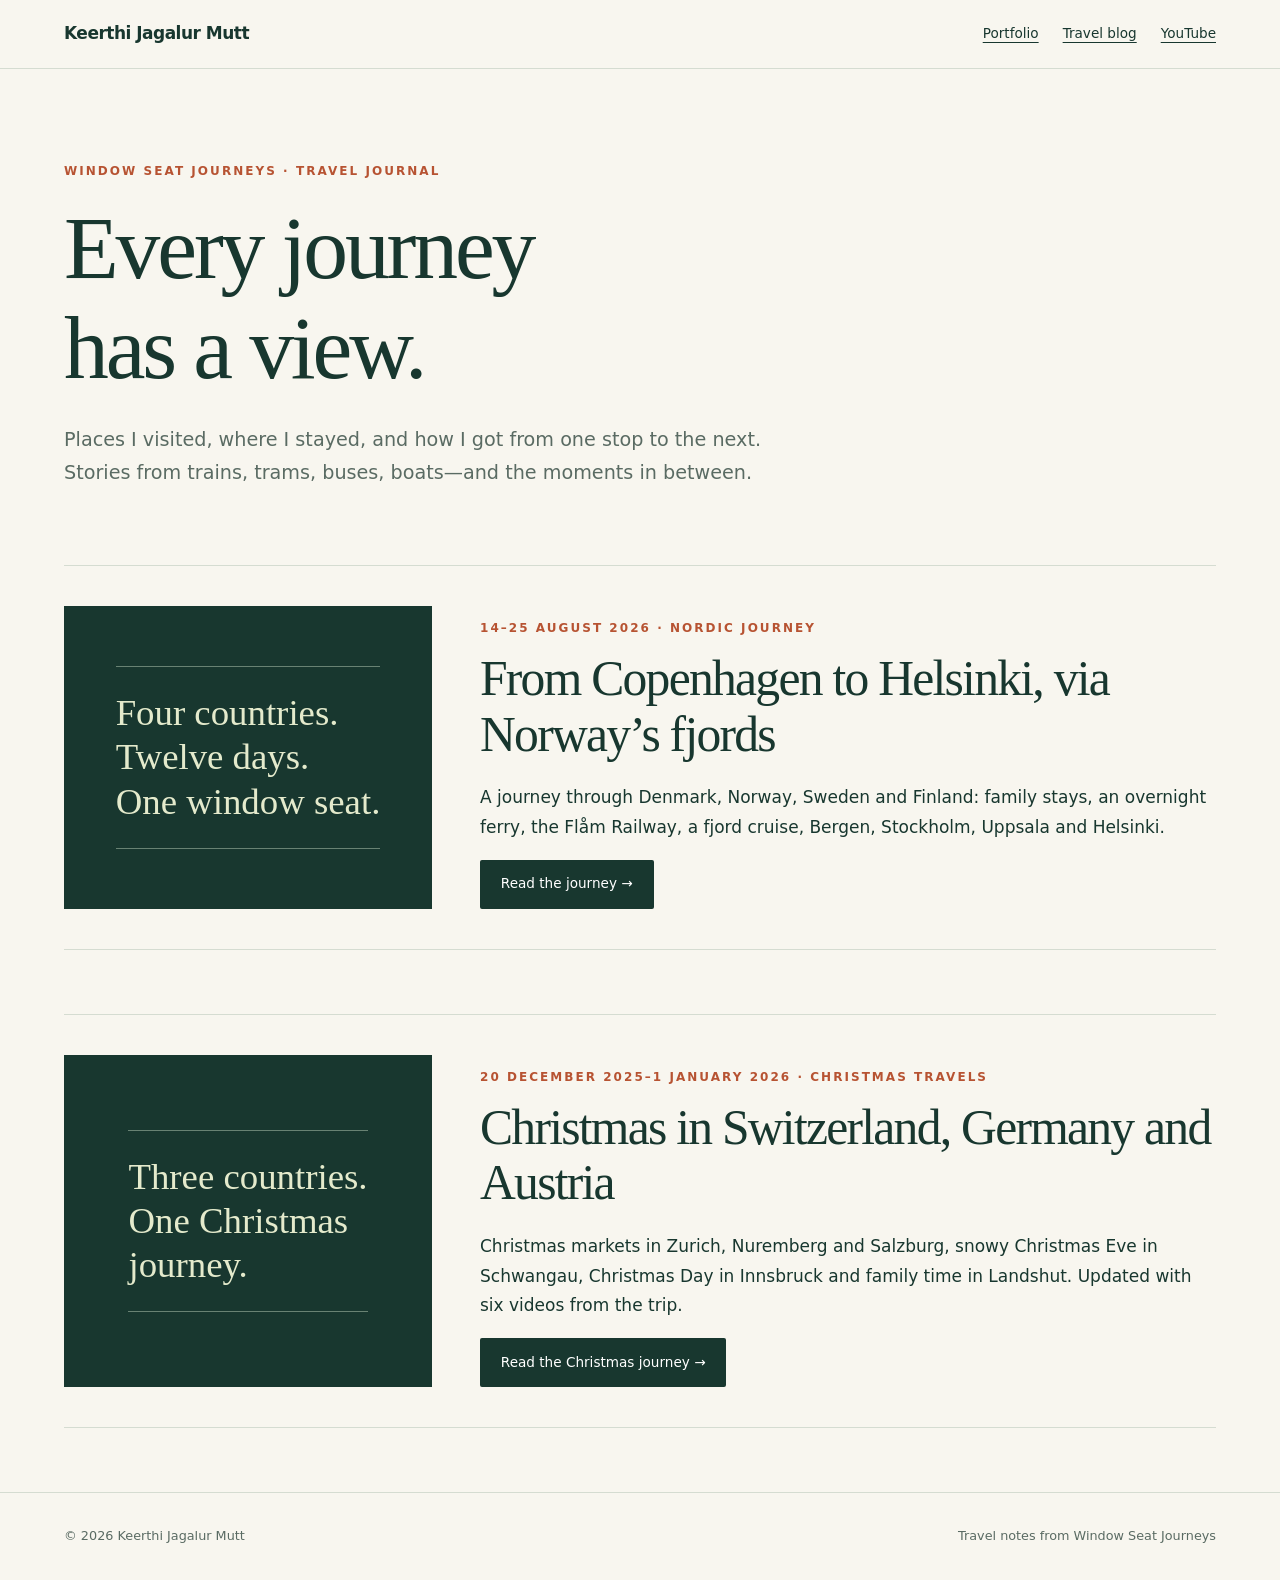
==== travel/index.html @ 6839e948 "Update index.html" ====
<!doctype html>
<html lang="en"><head><meta charset="utf-8"><meta name="viewport" content="width=device-width,initial-scale=1"><title>Travel Blog | Keerthi Jagalur Mutt</title><meta name="description" content="Travel stories and route notes by Keerthi Jagalur Mutt. Nordic cities, scenic railways, fjord cruises and everyday views from the window seat."><link rel="canonical" href="https://kjmutt.github.io/travel/"><link rel="stylesheet" href="travel.css"></head><body>
<a class="skip" href="#main">Skip to content</a><header class="topbar"><a class="brand" href="../">Keerthi Jagalur Mutt</a><nav aria-label="Main"><a href="../">Portfolio</a><a href="./" aria-current="page">Travel blog</a><a href="https://www.youtube.com/channel/UCWUjBHUkA0Wba_wI3iTuoMA">YouTube</a></nav></header>
<main id="main" class="wrap"><section class="hero"><p class="eyebrow">Window Seat Journeys · Travel journal</p><h1>Every journey<br>has a view.</h1><p class="lead">Places I visited, where I stayed, and how I got from one stop to the next. Stories from trains, trams, buses, boats—and the moments in between.</p></section>
<article class="post-card"><div class="post-art" aria-hidden="true"><span>Four countries.<br>Twelve days.<br>One window seat.</span></div><div><p class="eyebrow">14–25 August 2026 · Nordic journey</p><h2><a href="nordic-journey-august-2026.html">From Copenhagen to Helsinki, via Norway’s fjords</a></h2><p>A journey through Denmark, Norway, Sweden and Finland: family stays, an overnight ferry, the Flåm Railway, a fjord cruise, Bergen, Stockholm, Uppsala and Helsinki.</p><a class="button" href="nordic-journey-august-2026.html">Read the journey →</a></div></article><article class="post-card"><div class="post-art" aria-hidden="true"><span>Three countries.<br>One Christmas<br>journey.</span></div><div><p class="eyebrow">20 December 2025–1 January 2026 · Christmas travels</p><h2><a href="christmas-switzerland-germany-austria-2025.html">Christmas in Switzerland, Germany and Austria</a></h2><p>Christmas markets in Zurich, Nuremberg and Salzburg, snowy Christmas Eve in Schwangau, Christmas Day in Innsbruck and family time in Landshut. Updated with six videos from the trip.</p><a class="button" href="christmas-switzerland-germany-austria-2025.html">Read the Christmas journey →</a></div></article></main>
<footer class="footer"><div class="wrap"><span>© 2026 Keerthi Jagalur Mutt</span><span>Travel notes from Window Seat Journeys</span></div></footer></body></html>
---- travel/travel.css ----
:root{--paper:#f8f6ef;--ink:#18372f;--muted:#5a6b63;--line:#d5dcd1;--accent:#b75332;--white:#fffef9}*{box-sizing:border-box}html{scroll-behavior:smooth;scroll-padding-top:6rem}body{margin:0;background:var(--paper);color:var(--ink);font:17px/1.75 system-ui,-apple-system,BlinkMacSystemFont,"Segoe UI",sans-serif}a{color:inherit;text-underline-offset:4px}a:hover{color:var(--accent)}a:focus-visible{outline:3px solid var(--accent);outline-offset:5px}.skip{position:absolute;top:-5rem;left:1rem;background:white;padding:1rem;z-index:5}.skip:focus{top:1rem}.topbar{display:flex;justify-content:space-between;align-items:center;gap:1rem;padding:1.2rem max(5vw,calc((100vw - 1180px)/2));border-bottom:1px solid var(--line)}.brand{text-decoration:none;font-weight:750;letter-spacing:-.03em}.topbar nav{display:flex;gap:1.5rem;font-size:.85rem}.wrap{width:min(1180px,90%);margin:auto}.hero{padding:5rem 0 3.5rem;position:relative}.eyebrow,.number{font-size:.75rem;text-transform:uppercase;font-weight:750;letter-spacing:.17em;color:var(--accent)}h1,h2,h3{font-family:Georgia,"Times New Roman",serif;line-height:1.12;letter-spacing:-.035em;font-weight:400}h1{font-size:clamp(3rem,7vw,6rem);max-width:950px;margin:1rem 0 1.5rem}h2{font-size:clamp(2rem,4vw,3.1rem);margin:.6rem 0 1.3rem}h3{font-size:1.65rem;margin:1.5rem 0 .6rem}.lead{font-size:1.2rem;max-width:740px;color:var(--muted)}.meta{font-size:.82rem;color:var(--muted);margin-top:2rem}.stats{display:grid;grid-template-columns:repeat(4,1fr);border-top:1px solid var(--line);border-bottom:1px solid var(--line);margin-top:2.5rem}.stats div{padding:1.25rem 1rem 1.25rem 0}.stats strong{display:block;font:1.7rem Georgia,serif}.stats span{font-size:.75rem;color:var(--muted)}.route{padding:2rem;border:1px solid var(--line);background:#edf1e8;margin:0 0 3.5rem}.route ol{list-style:none;display:flex;flex-wrap:wrap;gap:.7rem 1rem;padding:0;margin:.8rem 0 0}.route li{font-weight:650;font-size:.9rem}.route li:not(:last-child)::after{content:' →';color:var(--accent);padding-left:1rem}.route p{font-size:.8rem;color:var(--muted);margin-bottom:0}.article-grid{display:grid;grid-template-columns:210px minmax(0,1fr);gap:4rem;align-items:start}.toc{position:sticky;top:2rem;font-size:.84rem;border-top:2px solid var(--ink);padding-top:1rem}.toc ol{padding:0;list-style:none}.toc li{margin:.65rem 0}.toc a{text-decoration:none}.prose{max-width:850px}.prose p{max-width:740px}.chapter{padding:0 0 3.5rem;margin-bottom:2.5rem;border-bottom:1px solid var(--line)}.chapter ul{padding-left:1.3rem}.stay{padding:1rem 1.4rem;border-left:3px solid var(--accent);background:var(--white);font-size:.92rem;margin:1.5rem 0}.stay strong{display:block}.table-scroll{overflow-x:auto;max-width:100%;border:1px solid var(--line);margin:1.5rem 0}table{border-collapse:collapse;width:100%;min-width:590px;text-align:left;font-size:.87rem}th,td{padding:.9rem 1rem;border-bottom:1px solid var(--line);vertical-align:top}th{background:#e8ede3;font-weight:700}tr:last-child td{border-bottom:0}.note{font-size:.82rem;color:var(--muted)}.video-grid{display:grid;grid-template-columns:repeat(3,1fr);gap:1rem;margin:2rem 0}.video-card{border:1px solid var(--line);background:var(--white);padding:1.3rem;text-decoration:none;display:flex;flex-direction:column;gap:.5rem}.video-card span{color:var(--accent);font-size:.75rem;font-weight:700}.video-card strong{font:1.4rem/1.25 Georgia,serif}.video-card small{color:var(--muted)}.button{display:inline-block;background:var(--ink);color:white;padding:.8rem 1.3rem;text-decoration:none;font-size:.85rem;border-radius:2px}.button:hover{background:var(--accent);color:white}.post-card{display:grid;grid-template-columns:1fr 2fr;gap:3rem;border-top:1px solid var(--line);border-bottom:1px solid var(--line);padding:2.5rem 0;margin-bottom:4rem}.post-card h2 a{text-decoration:none}.post-art{min-height:260px;background:var(--ink);color:#e4eacc;display:flex;align-items:center;justify-content:center;padding:2rem;font:2.3rem/1.2 Georgia,serif}.post-art span{border-top:1px solid #688273;border-bottom:1px solid #688273;padding:1.5rem 0}.footer{border-top:1px solid var(--line);margin-top:3rem;padding:2rem 0;font-size:.8rem;color:var(--muted)}.footer .wrap{display:flex;justify-content:space-between;gap:1rem;flex-wrap:wrap}.sources{font-size:.85rem}.sources li{margin:.6rem 0}@media(max-width:800px){.hero{padding:3rem 0}.article-grid{grid-template-columns:1fr;gap:1.5rem}.toc{position:static}.toc ol{display:flex;flex-wrap:wrap;gap:.5rem 1rem}.toc li{margin:0}.video-grid{grid-template-columns:1fr}.post-card{grid-template-columns:1fr;gap:1rem}.post-art{min-height:180px}.topbar{align-items:flex-start}.topbar nav{gap:.8rem}.stats{grid-template-columns:repeat(2,1fr)}.route{padding:1.3rem}}@media(prefers-reduced-motion:reduce){html{scroll-behavior:auto}}
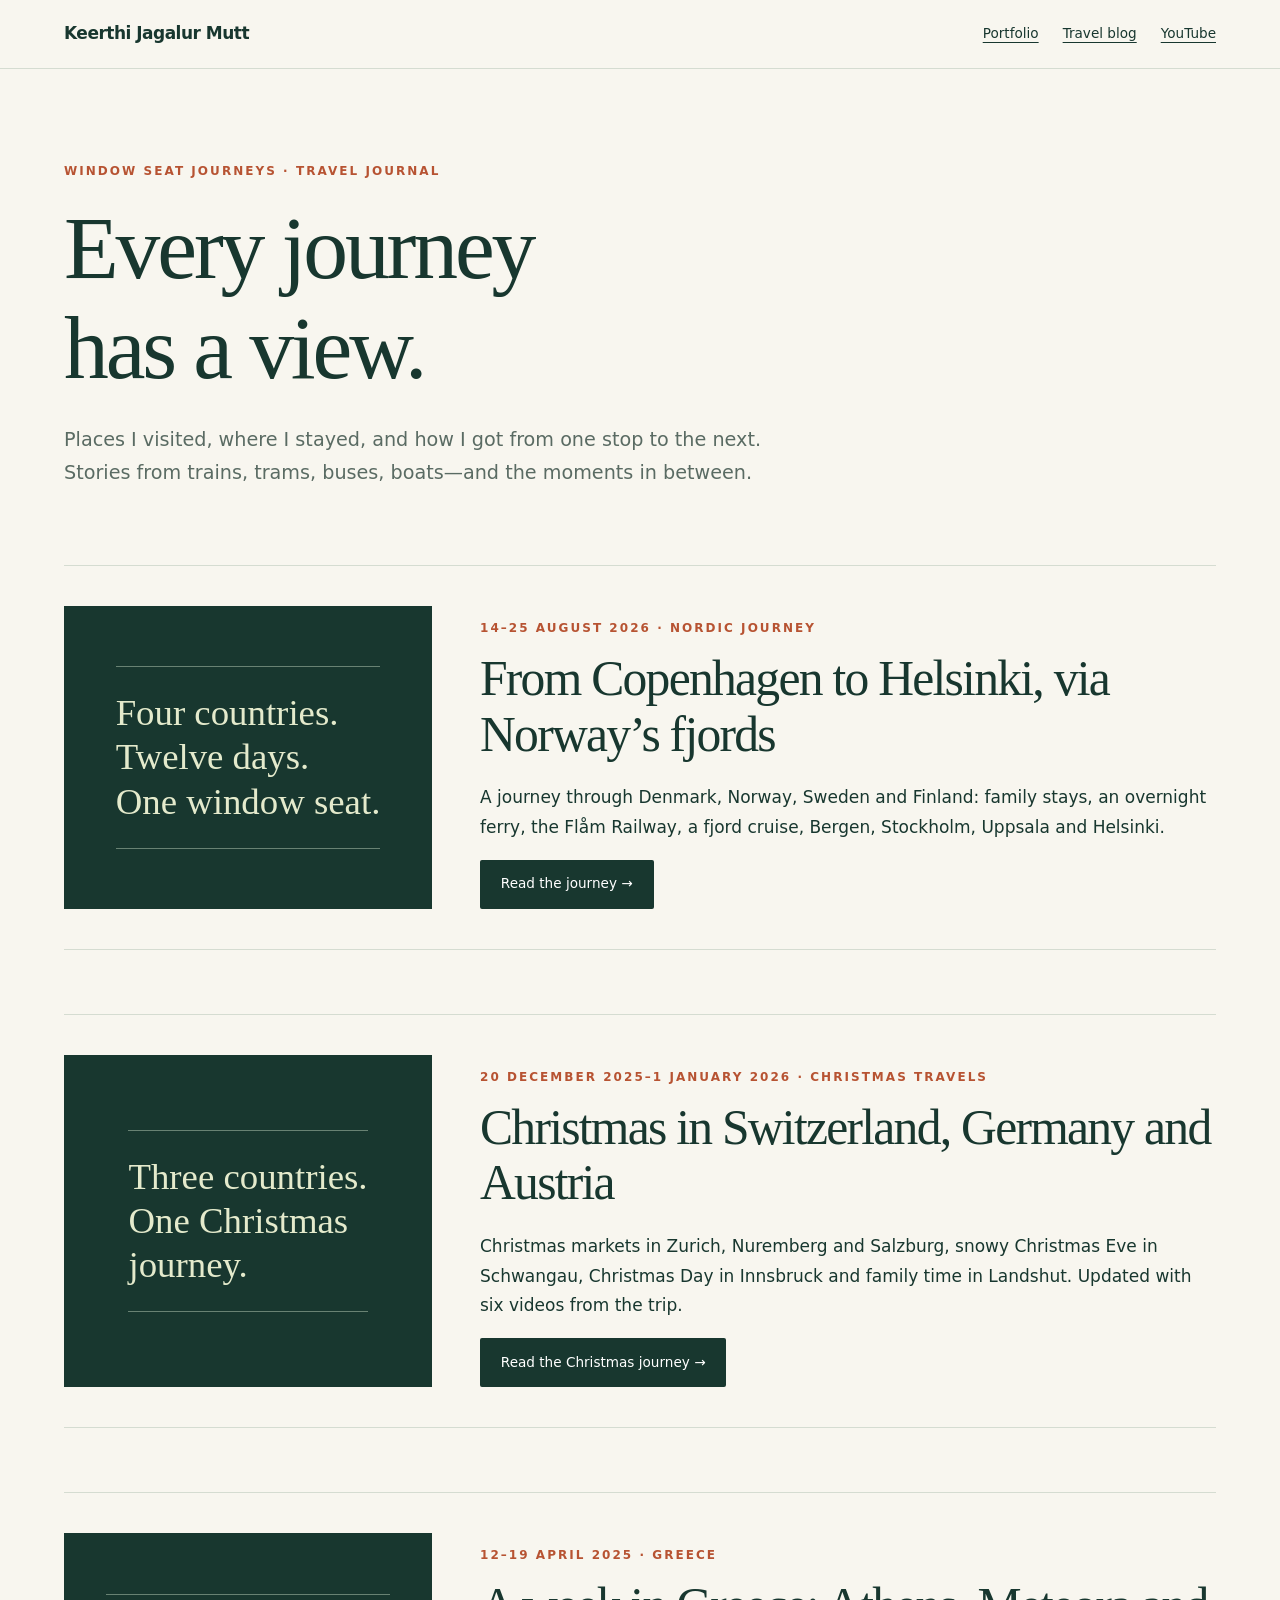
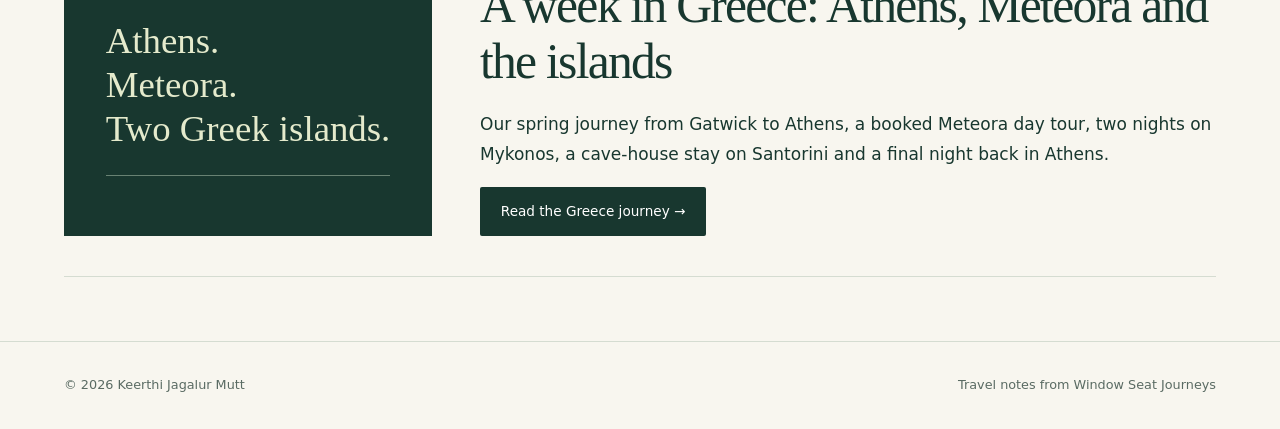
==== commit 0b4d43b0: "Link approved Greece travel story from travel home Add the April 2025 Greece journey beside the exis" ====
--- a/travel/index.html
+++ b/travel/index.html
@@ -2,6 +2,7 @@
 <html lang="en"><head><meta charset="utf-8"><meta name="viewport" content="width=device-width,initial-scale=1"><title>Travel Blog | Keerthi Jagalur Mutt</title><meta name="description" content="Travel stories and route notes by Keerthi Jagalur Mutt. Nordic cities, scenic railways, fjord cruises and everyday views from the window seat."><link rel="canonical" href="https://kjmutt.github.io/travel/"><link rel="stylesheet" href="travel.css"></head><body>
 <a class="skip" href="#main">Skip to content</a><header class="topbar"><a class="brand" href="../">Keerthi Jagalur Mutt</a><nav aria-label="Main"><a href="../">Portfolio</a><a href="./" aria-current="page">Travel blog</a><a href="https://www.youtube.com/channel/UCWUjBHUkA0Wba_wI3iTuoMA">YouTube</a></nav></header>
 <main id="main" class="wrap"><section class="hero"><p class="eyebrow">Window Seat Journeys · Travel journal</p><h1>Every journey<br>has a view.</h1><p class="lead">Places I visited, where I stayed, and how I got from one stop to the next. Stories from trains, trams, buses, boats—and the moments in between.</p></section>
-<article class="post-card"><div class="post-art" aria-hidden="true"><span>Four countries.<br>Twelve days.<br>One window seat.</span></div><div><p class="eyebrow">14–25 August 2026 · Nordic journey</p><h2><a href="nordic-journey-august-2026.html">From Copenhagen to Helsinki, via Norway’s fjords</a></h2><p>A journey through Denmark, Norway, Sweden and Finland: family stays, an overnight ferry, the Flåm Railway, a fjord cruise, Bergen, Stockholm, Uppsala and Helsinki.</p><a class="button" href="nordic-journey-august-2026.html">Read the journey →</a></div></article><article class="post-card"><div class="post-art" aria-hidden="true"><span>Three countries.<br>One Christmas<br>journey.</span></div><div><p class="eyebrow">20 December 2025–1 January 2026 · Christmas travels</p><h2><a href="christmas-switzerland-germany-austria-2025.html">Christmas in Switzerland, Germany and Austria</a></h2><p>Christmas markets in Zurich, Nuremberg and Salzburg, snowy Christmas Eve in Schwangau, Christmas Day in Innsbruck and family time in Landshut. Updated with six videos from the trip.</p><a class="button" href="christmas-switzerland-germany-austria-2025.html">Read the Christmas journey →</a></div></article></main>
+<article class="post-card"><div class="post-art" aria-hidden="true"><span>Four countries.<br>Twelve days.<br>One window seat.</span></div><div><p class="eyebrow">14–25 August 2026 · Nordic journey</p><h2><a href="nordic-journey-august-2026.html">From Copenhagen to Helsinki, via Norway’s fjords</a></h2><p>A journey through Denmark, Norway, Sweden and Finland: family stays, an overnight ferry, the Flåm Railway, a fjord cruise, Bergen, Stockholm, Uppsala and Helsinki.</p><a class="button" href="nordic-journey-august-2026.html">Read the journey →</a></div></article><article class="post-card"><div class="post-art" aria-hidden="true"><span>Three countries.<br>One Christmas<br>journey.</span></div><div><p class="eyebrow">20 December 2025–1 January 2026 · Christmas travels</p><h2><a href="christmas-switzerland-germany-austria-2025.html">Christmas in Switzerland, Germany and Austria</a></h2><p>Christmas markets in Zurich, Nuremberg and Salzburg, snowy Christmas Eve in Schwangau, Christmas Day in Innsbruck and family time in Landshut. Updated with six videos from the trip.</p><a class="button" href="christmas-switzerland-germany-austria-2025.html">Read the Christmas journey →</a></div></article><article class="post-card"><div class="post-art" aria-hidden="true"><span>Athens.<br>Meteora.<br>Two Greek islands.</span></div><div><p class="eyebrow">12–19 April 2025 · Greece</p><h2><a href="greece-athens-meteora-islands-2025.html">A week in Greece: Athens, Meteora and the islands</a></h2><p>Our spring journey from Gatwick to Athens, a booked Meteora day tour, two nights on Mykonos, a cave-house stay on Santorini and a final night back in Athens.</p><a class="button" href="greece-athens-meteora-islands-2025.html">Read the Greece journey →</a></div></article></main>
 <footer class="footer"><div class="wrap"><span>© 2026 Keerthi Jagalur Mutt</span><span>Travel notes from Window Seat Journeys</span></div></footer></body></html>
 
+
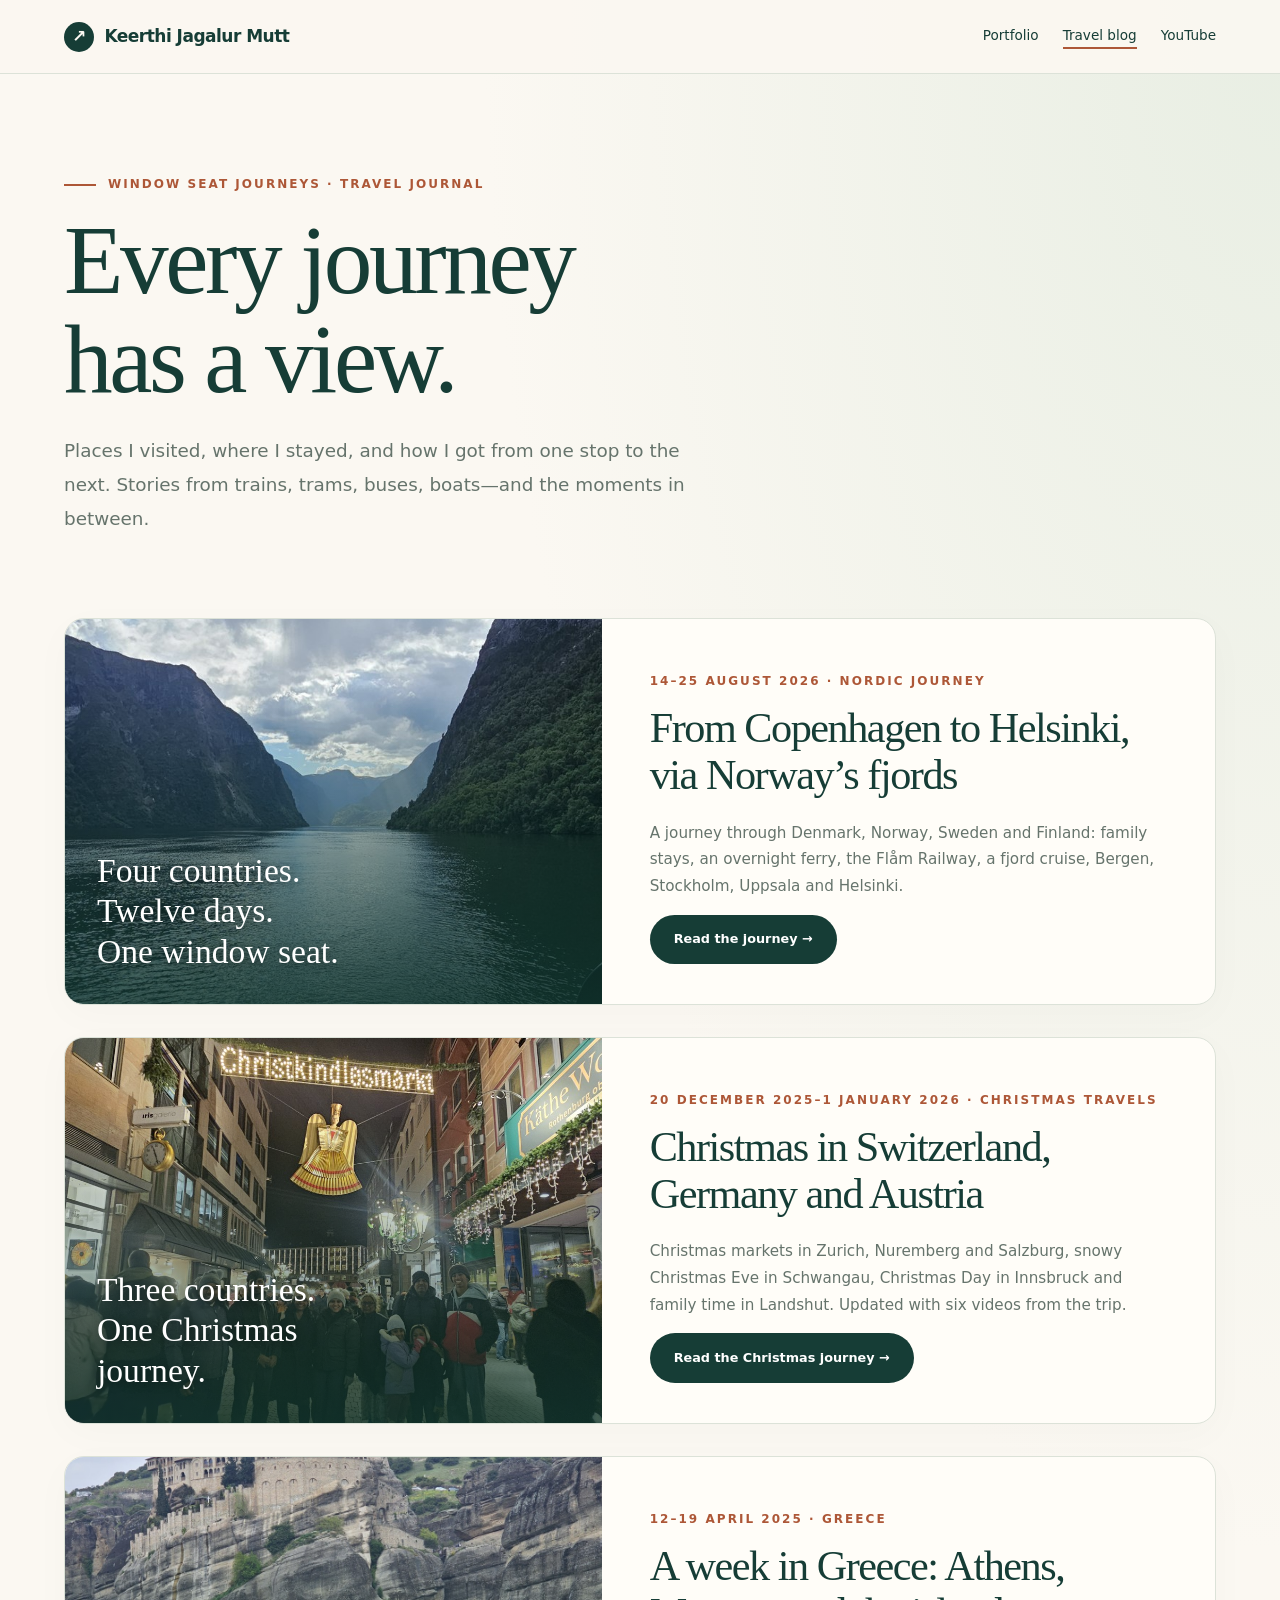
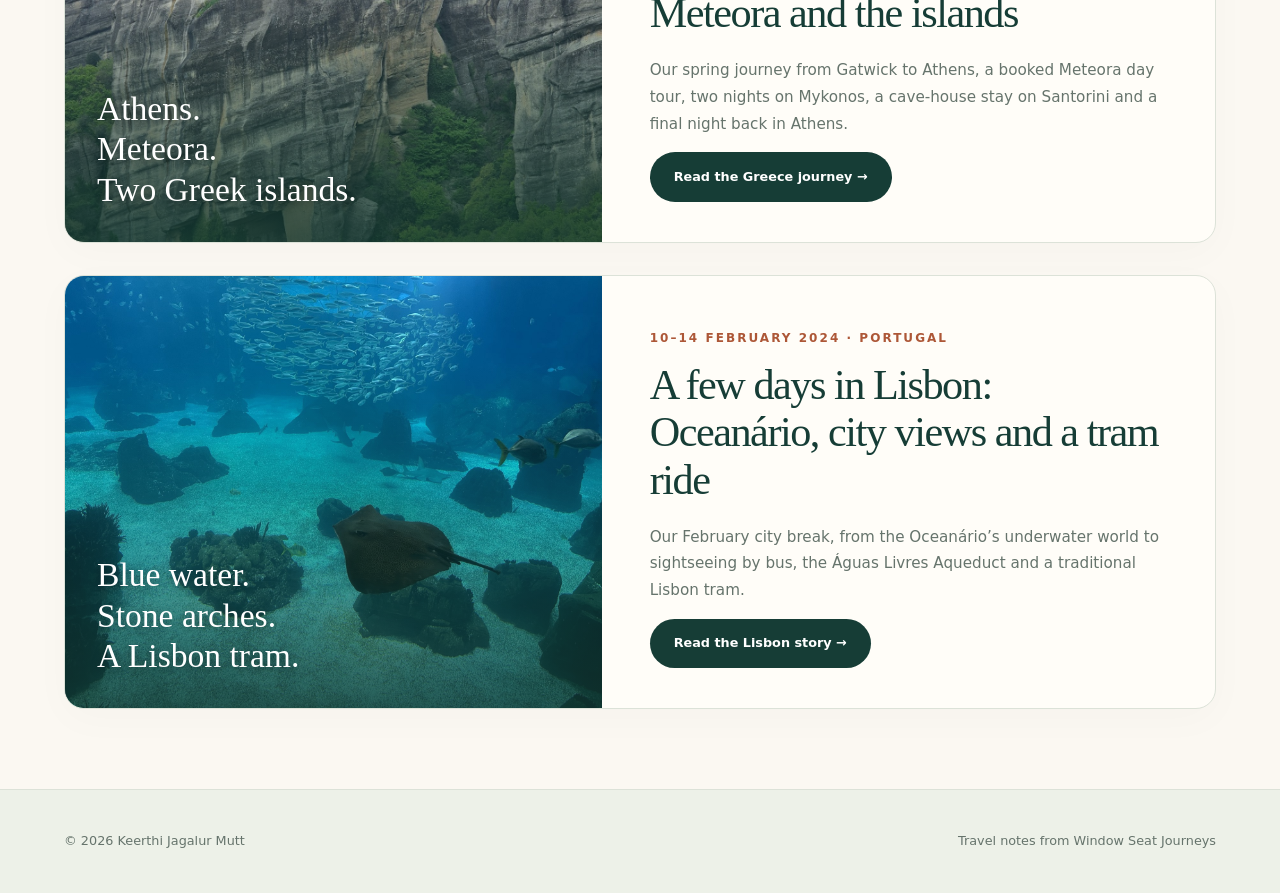
==== commit 85e1db5c: "Add Lisbon February 2024 travel story and scenery photos Add the 10–14 February Lisbon story with Oc" ====
--- a/travel/index.html
+++ b/travel/index.html
@@ -2,7 +2,8 @@
 <html lang="en"><head><meta charset="utf-8"><meta name="viewport" content="width=device-width,initial-scale=1"><title>Travel Blog | Keerthi Jagalur Mutt</title><meta name="description" content="Travel stories and route notes by Keerthi Jagalur Mutt. Nordic cities, scenic railways, fjord cruises and everyday views from the window seat."><link rel="canonical" href="https://kjmutt.github.io/travel/"><link rel="stylesheet" href="travel.css"></head><body>
 <a class="skip" href="#main">Skip to content</a><header class="topbar"><a class="brand" href="../">Keerthi Jagalur Mutt</a><nav aria-label="Main"><a href="../">Portfolio</a><a href="./" aria-current="page">Travel blog</a><a href="https://www.youtube.com/channel/UCWUjBHUkA0Wba_wI3iTuoMA">YouTube</a></nav></header>
 <main id="main" class="wrap"><section class="hero"><p class="eyebrow">Window Seat Journeys · Travel journal</p><h1>Every journey<br>has a view.</h1><p class="lead">Places I visited, where I stayed, and how I got from one stop to the next. Stories from trains, trams, buses, boats—and the moments in between.</p></section>
-<article class="post-card"><div class="post-art" aria-hidden="true"><span>Four countries.<br>Twelve days.<br>One window seat.</span></div><div><p class="eyebrow">14–25 August 2026 · Nordic journey</p><h2><a href="nordic-journey-august-2026.html">From Copenhagen to Helsinki, via Norway’s fjords</a></h2><p>A journey through Denmark, Norway, Sweden and Finland: family stays, an overnight ferry, the Flåm Railway, a fjord cruise, Bergen, Stockholm, Uppsala and Helsinki.</p><a class="button" href="nordic-journey-august-2026.html">Read the journey →</a></div></article><article class="post-card"><div class="post-art" aria-hidden="true"><span>Three countries.<br>One Christmas<br>journey.</span></div><div><p class="eyebrow">20 December 2025–1 January 2026 · Christmas travels</p><h2><a href="christmas-switzerland-germany-austria-2025.html">Christmas in Switzerland, Germany and Austria</a></h2><p>Christmas markets in Zurich, Nuremberg and Salzburg, snowy Christmas Eve in Schwangau, Christmas Day in Innsbruck and family time in Landshut. Updated with six videos from the trip.</p><a class="button" href="christmas-switzerland-germany-austria-2025.html">Read the Christmas journey →</a></div></article><article class="post-card"><div class="post-art" aria-hidden="true"><span>Athens.<br>Meteora.<br>Two Greek islands.</span></div><div><p class="eyebrow">12–19 April 2025 · Greece</p><h2><a href="greece-athens-meteora-islands-2025.html">A week in Greece: Athens, Meteora and the islands</a></h2><p>Our spring journey from Gatwick to Athens, a booked Meteora day tour, two nights on Mykonos, a cave-house stay on Santorini and a final night back in Athens.</p><a class="button" href="greece-athens-meteora-islands-2025.html">Read the Greece journey →</a></div></article></main>
+<article class="post-card"><div class="post-art" aria-hidden="true"><span>Four countries.<br>Twelve days.<br>One window seat.</span></div><div><p class="eyebrow">14–25 August 2026 · Nordic journey</p><h2><a href="nordic-journey-august-2026.html">From Copenhagen to Helsinki, via Norway’s fjords</a></h2><p>A journey through Denmark, Norway, Sweden and Finland: family stays, an overnight ferry, the Flåm Railway, a fjord cruise, Bergen, Stockholm, Uppsala and Helsinki.</p><a class="button" href="nordic-journey-august-2026.html">Read the journey →</a></div></article><article class="post-card"><div class="post-art" aria-hidden="true"><span>Three countries.<br>One Christmas<br>journey.</span></div><div><p class="eyebrow">20 December 2025–1 January 2026 · Christmas travels</p><h2><a href="christmas-switzerland-germany-austria-2025.html">Christmas in Switzerland, Germany and Austria</a></h2><p>Christmas markets in Zurich, Nuremberg and Salzburg, snowy Christmas Eve in Schwangau, Christmas Day in Innsbruck and family time in Landshut. Updated with six videos from the trip.</p><a class="button" href="christmas-switzerland-germany-austria-2025.html">Read the Christmas journey →</a></div></article><article class="post-card"><div class="post-art" aria-hidden="true"><span>Athens.<br>Meteora.<br>Two Greek islands.</span></div><div><p class="eyebrow">12–19 April 2025 · Greece</p><h2><a href="greece-athens-meteora-islands-2025.html">A week in Greece: Athens, Meteora and the islands</a></h2><p>Our spring journey from Gatwick to Athens, a booked Meteora day tour, two nights on Mykonos, a cave-house stay on Santorini and a final night back in Athens.</p><a class="button" href="greece-athens-meteora-islands-2025.html">Read the Greece journey →</a></div></article><article class="post-card"><div class="post-art" aria-hidden="true" style="background-image:url('lisbon-oceanario-2024.jpg')"><span>Blue water.<br>Stone arches.<br>A Lisbon tram.</span></div><div><p class="eyebrow">10–14 February 2024 · Portugal</p><h2><a href="lisbon-february-2024.html">A few days in Lisbon: Oceanário, city views and a tram ride</a></h2><p>Our February city break, from the Oceanário’s underwater world to sightseeing by bus, the Águas Livres Aqueduct and a traditional Lisbon tram.</p><a class="button" href="lisbon-february-2024.html">Read the Lisbon story →</a></div></article></main>
 <footer class="footer"><div class="wrap"><span>© 2026 Keerthi Jagalur Mutt</span><span>Travel notes from Window Seat Journeys</span></div></footer></body></html>
 
 
+
--- a/travel/travel.css
+++ b/travel/travel.css
@@ -1 +1,4 @@
 :root{--paper:#f8f6ef;--ink:#18372f;--muted:#5a6b63;--line:#d5dcd1;--accent:#b75332;--white:#fffef9}*{box-sizing:border-box}html{scroll-behavior:smooth;scroll-padding-top:6rem}body{margin:0;background:var(--paper);color:var(--ink);font:17px/1.75 system-ui,-apple-system,BlinkMacSystemFont,"Segoe UI",sans-serif}a{color:inherit;text-underline-offset:4px}a:hover{color:var(--accent)}a:focus-visible{outline:3px solid var(--accent);outline-offset:5px}.skip{position:absolute;top:-5rem;left:1rem;background:white;padding:1rem;z-index:5}.skip:focus{top:1rem}.topbar{display:flex;justify-content:space-between;align-items:center;gap:1rem;padding:1.2rem max(5vw,calc((100vw - 1180px)/2));border-bottom:1px solid var(--line)}.brand{text-decoration:none;font-weight:750;letter-spacing:-.03em}.topbar nav{display:flex;gap:1.5rem;font-size:.85rem}.wrap{width:min(1180px,90%);margin:auto}.hero{padding:5rem 0 3.5rem;position:relative}.eyebrow,.number{font-size:.75rem;text-transform:uppercase;font-weight:750;letter-spacing:.17em;color:var(--accent)}h1,h2,h3{font-family:Georgia,"Times New Roman",serif;line-height:1.12;letter-spacing:-.035em;font-weight:400}h1{font-size:clamp(3rem,7vw,6rem);max-width:950px;margin:1rem 0 1.5rem}h2{font-size:clamp(2rem,4vw,3.1rem);margin:.6rem 0 1.3rem}h3{font-size:1.65rem;margin:1.5rem 0 .6rem}.lead{font-size:1.2rem;max-width:740px;color:var(--muted)}.meta{font-size:.82rem;color:var(--muted);margin-top:2rem}.stats{display:grid;grid-template-columns:repeat(4,1fr);border-top:1px solid var(--line);border-bottom:1px solid var(--line);margin-top:2.5rem}.stats div{padding:1.25rem 1rem 1.25rem 0}.stats strong{display:block;font:1.7rem Georgia,serif}.stats span{font-size:.75rem;color:var(--muted)}.route{padding:2rem;border:1px solid var(--line);background:#edf1e8;margin:0 0 3.5rem}.route ol{list-style:none;display:flex;flex-wrap:wrap;gap:.7rem 1rem;padding:0;margin:.8rem 0 0}.route li{font-weight:650;font-size:.9rem}.route li:not(:last-child)::after{content:' →';color:var(--accent);padding-left:1rem}.route p{font-size:.8rem;color:var(--muted);margin-bottom:0}.article-grid{display:grid;grid-template-columns:210px minmax(0,1fr);gap:4rem;align-items:start}.toc{position:sticky;top:2rem;font-size:.84rem;border-top:2px solid var(--ink);padding-top:1rem}.toc ol{padding:0;list-style:none}.toc li{margin:.65rem 0}.toc a{text-decoration:none}.prose{max-width:850px}.prose p{max-width:740px}.chapter{padding:0 0 3.5rem;margin-bottom:2.5rem;border-bottom:1px solid var(--line)}.chapter ul{padding-left:1.3rem}.stay{padding:1rem 1.4rem;border-left:3px solid var(--accent);background:var(--white);font-size:.92rem;margin:1.5rem 0}.stay strong{display:block}.table-scroll{overflow-x:auto;max-width:100%;border:1px solid var(--line);margin:1.5rem 0}table{border-collapse:collapse;width:100%;min-width:590px;text-align:left;font-size:.87rem}th,td{padding:.9rem 1rem;border-bottom:1px solid var(--line);vertical-align:top}th{background:#e8ede3;font-weight:700}tr:last-child td{border-bottom:0}.note{font-size:.82rem;color:var(--muted)}.video-grid{display:grid;grid-template-columns:repeat(3,1fr);gap:1rem;margin:2rem 0}.video-card{border:1px solid var(--line);background:var(--white);padding:1.3rem;text-decoration:none;display:flex;flex-direction:column;gap:.5rem}.video-card span{color:var(--accent);font-size:.75rem;font-weight:700}.video-card strong{font:1.4rem/1.25 Georgia,serif}.video-card small{color:var(--muted)}.button{display:inline-block;background:var(--ink);color:white;padding:.8rem 1.3rem;text-decoration:none;font-size:.85rem;border-radius:2px}.button:hover{background:var(--accent);color:white}.post-card{display:grid;grid-template-columns:1fr 2fr;gap:3rem;border-top:1px solid var(--line);border-bottom:1px solid var(--line);padding:2.5rem 0;margin-bottom:4rem}.post-card h2 a{text-decoration:none}.post-art{min-height:260px;background:var(--ink);color:#e4eacc;display:flex;align-items:center;justify-content:center;padding:2rem;font:2.3rem/1.2 Georgia,serif}.post-art span{border-top:1px solid #688273;border-bottom:1px solid #688273;padding:1.5rem 0}.footer{border-top:1px solid var(--line);margin-top:3rem;padding:2rem 0;font-size:.8rem;color:var(--muted)}.footer .wrap{display:flex;justify-content:space-between;gap:1rem;flex-wrap:wrap}.sources{font-size:.85rem}.sources li{margin:.6rem 0}@media(max-width:800px){.hero{padding:3rem 0}.article-grid{grid-template-columns:1fr;gap:1.5rem}.toc{position:static}.toc ol{display:flex;flex-wrap:wrap;gap:.5rem 1rem}.toc li{margin:0}.video-grid{grid-template-columns:1fr}.post-card{grid-template-columns:1fr;gap:1rem}.post-art{min-height:180px}.topbar{align-items:flex-start}.topbar nav{gap:.8rem}.stats{grid-template-columns:repeat(2,1fr)}.route{padding:1.3rem}}@media(prefers-reduced-motion:reduce){html{scroll-behavior:auto}}
+
+/* Travel journal refresh */
+:root{--paper:#fbf8f2;--ink:#163d36;--muted:#66746c;--line:#dce2d8;--accent:#ad5737;--white:#fffdf8}body{background:radial-gradient(ellipse at top right,#e8eee3 0,transparent 44%),var(--paper)}.topbar{background:#fbf8f2ed;position:relative;padding-top:1.35rem;padding-bottom:1.35rem}.brand:before{content:'↗';display:inline-grid;place-items:center;width:30px;height:30px;background:var(--ink);color:var(--paper);border-radius:50%;margin-right:.65rem;font-size:17px}.topbar nav a{text-decoration:none}.topbar nav a[aria-current]{border-bottom:2px solid var(--accent)}.hero{padding:5.5rem 0 4rem}.hero h1{font-size:clamp(3.5rem,7.6vw,6.6rem);line-height:1.02}.hero .eyebrow:before{content:'';display:inline-block;width:32px;height:2px;background:var(--accent);vertical-align:middle;margin-right:12px}.lead{font-size:1.15rem;line-height:1.85;max-width:650px}.stats{background:#fffdf89c;border-radius:14px;border:1px solid var(--line);overflow:hidden}.stats div{padding:1.5rem;border-right:1px solid var(--line)}.stats div:last-child{border:0}.stats strong{font-size:1.9rem;margin-bottom:.35rem}.route{border-radius:14px;padding:1.7rem 2rem;background:#eaf0e6}.route li{font-size:.82rem}.article-grid{gap:4.5rem}.toc{border-top:1px solid var(--line);padding-top:1.5rem}.toc a{display:block;padding:.2rem 0;color:var(--muted)}.toc a:hover{color:var(--accent)}.chapter{padding-bottom:2.8rem;margin-bottom:3rem}.chapter h2{max-width:730px}.prose{font-size:17px;line-height:1.9}.prose p{margin:1.3rem 0}.stay{border-radius:0 12px 12px 0;padding:1.4rem 1.6rem;box-shadow:0 6px 22px #163d3605}.trip-photo{margin:2.5rem 0!important}.trip-photo img{border-radius:14px;box-shadow:0 15px 40px #163d3612}.trip-photo figcaption{font-size:.76rem!important;letter-spacing:.02em}.post-card{grid-template-columns:1.05fr 1.2fr;border:1px solid var(--line);border-radius:20px;overflow:hidden;background:var(--white);padding:0;gap:0;margin-bottom:2rem;box-shadow:0 10px 40px #163d3606}.post-card>div:last-child{padding:2.5rem 3rem}.post-card h2{font-size:clamp(1.9rem,3.3vw,2.8rem)}.post-card p:not(.eyebrow){color:var(--muted);font-size:.95rem}.post-art{position:relative;min-height:360px;background-size:cover;background-position:center}.post-art:after{content:'';position:absolute;inset:0;background:linear-gradient(0deg,#12372fc9,transparent 80%)}.post-art span{position:relative;z-index:1;border:0;align-self:flex-end;width:100%;font-size:2.1rem;color:white;padding:0;text-shadow:0 2px 10px #0006}.post-card:nth-of-type(1) .post-art{background-image:url('norway-fjord-2026.jpg')}.post-card:nth-of-type(2) .post-art{background-image:url('nuremberg-market-2025.jpg')}.post-card:nth-of-type(3) .post-art{background-image:url('greece-meteora-2025.jpg')}.button{border-radius:999px;padding:.85rem 1.5rem;font-weight:600;font-size:.8rem;transition:background .2s,transform .2s}.button:hover{transform:translateY(-2px)}.video-card{border-radius:14px;transition:transform .2s,box-shadow .2s}.video-card:hover{transform:translateY(-3px);box-shadow:0 10px 24px #163d3610}#videos ul{list-style:none;padding:0;display:grid;grid-template-columns:1fr 1fr;gap:.75rem}#videos li a{display:flex;align-items:center;min-height:90px;padding:1.2rem 1.4rem;background:var(--white);border:1px solid var(--line);border-radius:12px;text-decoration:none;font:1.1rem/1.4 Georgia,serif}#videos li a:before{content:'▶';color:var(--accent);font-size:.75rem;margin-right:1rem}#videos li a:hover{border-color:var(--accent);background:#f3eee3}.table-scroll{border-radius:12px}td{background:#fffdf880}.footer{margin-top:5rem;padding:2.5rem 0;background:#edf1e8}.footer a{text-decoration:none}@media(max-width:800px){.hero{padding:3rem 0}.post-card{grid-template-columns:1fr}.post-card>div:last-child{padding:1.7rem}.post-art{min-height:290px}.article-grid{gap:2rem}.toc ol{gap:.4rem 1.1rem}.toc a{font-size:.8rem}.stats div{padding:1.1rem}.topbar{flex-wrap:wrap}.topbar nav{font-size:.75rem}.trip-photo img{border-radius:10px}}@media(max-width:480px){#videos ul{grid-template-columns:1fr}.post-art{min-height:245px}.hero h1{font-size:3.5rem}.route{padding:1.3rem}.stats strong{font-size:1.6rem}}@media(prefers-reduced-motion:reduce){.button,.video-card{transition:none}.button:hover,.video-card:hover{transform:none}}
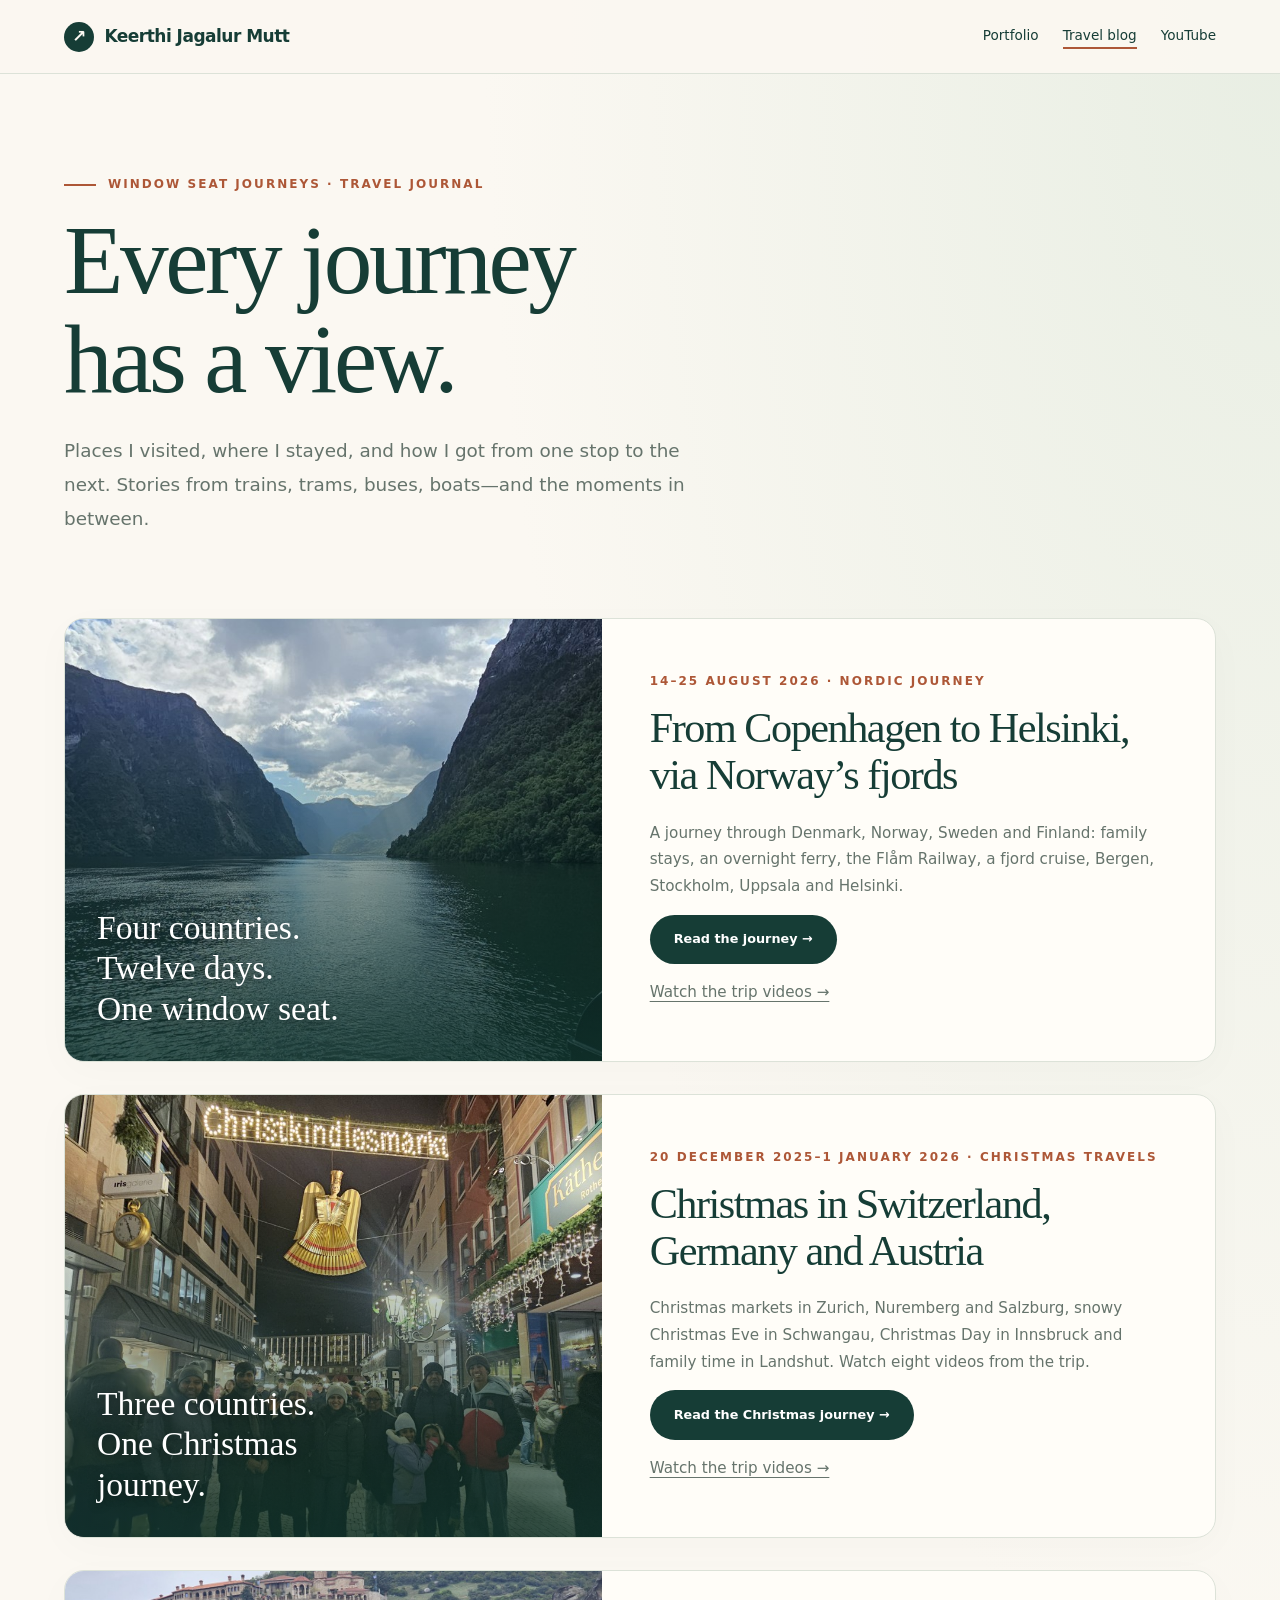
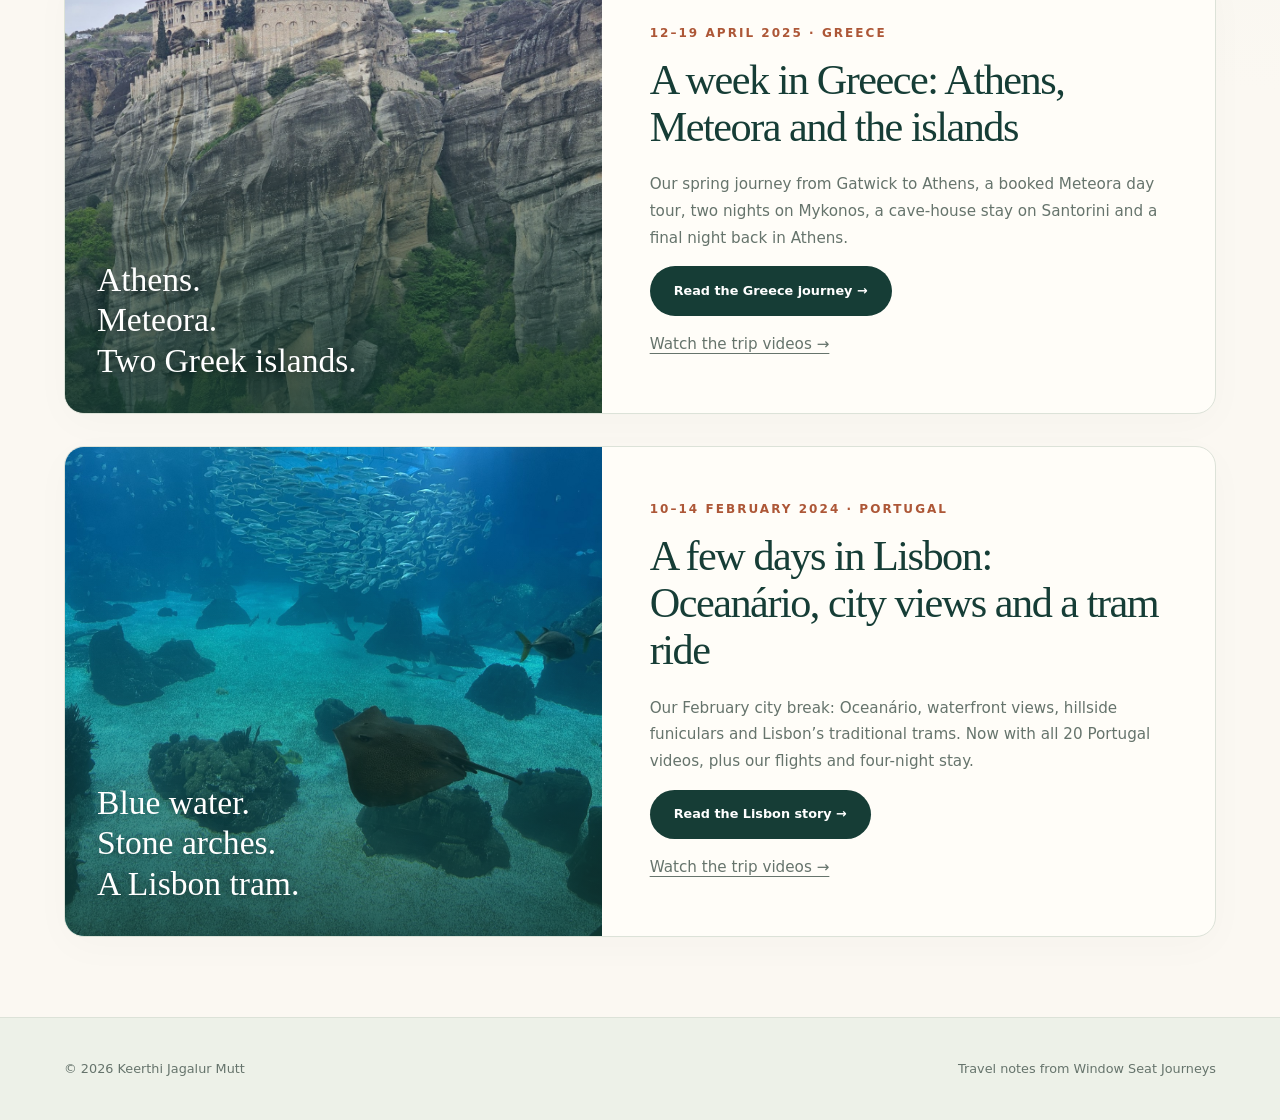
==== commit b3f2e104: "Improve travel blogs with Portugal videos, cross-links and Tram 28 context" ====
--- a/travel/index.html
+++ b/travel/index.html
@@ -2,8 +2,5 @@
 <html lang="en"><head><meta charset="utf-8"><meta name="viewport" content="width=device-width,initial-scale=1"><title>Travel Blog | Keerthi Jagalur Mutt</title><meta name="description" content="Travel stories and route notes by Keerthi Jagalur Mutt. Nordic cities, scenic railways, fjord cruises and everyday views from the window seat."><link rel="canonical" href="https://kjmutt.github.io/travel/"><link rel="stylesheet" href="travel.css"></head><body>
 <a class="skip" href="#main">Skip to content</a><header class="topbar"><a class="brand" href="../">Keerthi Jagalur Mutt</a><nav aria-label="Main"><a href="../">Portfolio</a><a href="./" aria-current="page">Travel blog</a><a href="https://www.youtube.com/channel/UCWUjBHUkA0Wba_wI3iTuoMA">YouTube</a></nav></header>
 <main id="main" class="wrap"><section class="hero"><p class="eyebrow">Window Seat Journeys · Travel journal</p><h1>Every journey<br>has a view.</h1><p class="lead">Places I visited, where I stayed, and how I got from one stop to the next. Stories from trains, trams, buses, boats—and the moments in between.</p></section>
-<article class="post-card"><div class="post-art" aria-hidden="true"><span>Four countries.<br>Twelve days.<br>One window seat.</span></div><div><p class="eyebrow">14–25 August 2026 · Nordic journey</p><h2><a href="nordic-journey-august-2026.html">From Copenhagen to Helsinki, via Norway’s fjords</a></h2><p>A journey through Denmark, Norway, Sweden and Finland: family stays, an overnight ferry, the Flåm Railway, a fjord cruise, Bergen, Stockholm, Uppsala and Helsinki.</p><a class="button" href="nordic-journey-august-2026.html">Read the journey →</a></div></article><article class="post-card"><div class="post-art" aria-hidden="true"><span>Three countries.<br>One Christmas<br>journey.</span></div><div><p class="eyebrow">20 December 2025–1 January 2026 · Christmas travels</p><h2><a href="christmas-switzerland-germany-austria-2025.html">Christmas in Switzerland, Germany and Austria</a></h2><p>Christmas markets in Zurich, Nuremberg and Salzburg, snowy Christmas Eve in Schwangau, Christmas Day in Innsbruck and family time in Landshut. Updated with six videos from the trip.</p><a class="button" href="christmas-switzerland-germany-austria-2025.html">Read the Christmas journey →</a></div></article><article class="post-card"><div class="post-art" aria-hidden="true"><span>Athens.<br>Meteora.<br>Two Greek islands.</span></div><div><p class="eyebrow">12–19 April 2025 · Greece</p><h2><a href="greece-athens-meteora-islands-2025.html">A week in Greece: Athens, Meteora and the islands</a></h2><p>Our spring journey from Gatwick to Athens, a booked Meteora day tour, two nights on Mykonos, a cave-house stay on Santorini and a final night back in Athens.</p><a class="button" href="greece-athens-meteora-islands-2025.html">Read the Greece journey →</a></div></article><article class="post-card"><div class="post-art" aria-hidden="true" style="background-image:url('lisbon-oceanario-2024.jpg')"><span>Blue water.<br>Stone arches.<br>A Lisbon tram.</span></div><div><p class="eyebrow">10–14 February 2024 · Portugal</p><h2><a href="lisbon-february-2024.html">A few days in Lisbon: Oceanário, city views and a tram ride</a></h2><p>Our February city break, from the Oceanário’s underwater world to sightseeing by bus, the Águas Livres Aqueduct and a traditional Lisbon tram.</p><a class="button" href="lisbon-february-2024.html">Read the Lisbon story →</a></div></article></main>
+<article class="post-card"><div class="post-art" aria-hidden="true"><span>Four countries.<br>Twelve days.<br>One window seat.</span></div><div><p class="eyebrow">14–25 August 2026 · Nordic journey</p><h2><a href="nordic-journey-august-2026.html">From Copenhagen to Helsinki, via Norway’s fjords</a></h2><p>A journey through Denmark, Norway, Sweden and Finland: family stays, an overnight ferry, the Flåm Railway, a fjord cruise, Bergen, Stockholm, Uppsala and Helsinki.</p><a class="button" href="nordic-journey-august-2026.html">Read the journey →</a><p><a href="nordic-journey-august-2026.html#videos">Watch the trip videos →</a></p></div></article><article class="post-card"><div class="post-art" aria-hidden="true"><span>Three countries.<br>One Christmas<br>journey.</span></div><div><p class="eyebrow">20 December 2025–1 January 2026 · Christmas travels</p><h2><a href="christmas-switzerland-germany-austria-2025.html">Christmas in Switzerland, Germany and Austria</a></h2><p>Christmas markets in Zurich, Nuremberg and Salzburg, snowy Christmas Eve in Schwangau, Christmas Day in Innsbruck and family time in Landshut. Watch eight videos from the trip.</p><a class="button" href="christmas-switzerland-germany-austria-2025.html">Read the Christmas journey →</a><p><a href="christmas-switzerland-germany-austria-2025.html#videos">Watch the trip videos →</a></p></div></article><article class="post-card"><div class="post-art" aria-hidden="true"><span>Athens.<br>Meteora.<br>Two Greek islands.</span></div><div><p class="eyebrow">12–19 April 2025 · Greece</p><h2><a href="greece-athens-meteora-islands-2025.html">A week in Greece: Athens, Meteora and the islands</a></h2><p>Our spring journey from Gatwick to Athens, a booked Meteora day tour, two nights on Mykonos, a cave-house stay on Santorini and a final night back in Athens.</p><a class="button" href="greece-athens-meteora-islands-2025.html">Read the Greece journey →</a><p><a href="greece-athens-meteora-islands-2025.html#videos">Watch the trip videos →</a></p></div></article><article class="post-card"><div class="post-art" aria-hidden="true" style="background-image:url('lisbon-oceanario-2024.jpg')"><span>Blue water.<br>Stone arches.<br>A Lisbon tram.</span></div><div><p class="eyebrow">10–14 February 2024 · Portugal</p><h2><a href="lisbon-february-2024.html">A few days in Lisbon: Oceanário, city views and a tram ride</a></h2><p>Our February city break: Oceanário, waterfront views, hillside funiculars and Lisbon’s traditional trams. Now with all 20 Portugal videos, plus our flights and four-night stay.</p><a class="button" href="lisbon-february-2024.html">Read the Lisbon story →</a><p><a href="lisbon-february-2024.html#videos">Watch the trip videos →</a></p></div></article></main>
 <footer class="footer"><div class="wrap"><span>© 2026 Keerthi Jagalur Mutt</span><span>Travel notes from Window Seat Journeys</span></div></footer></body></html>
-
-
-
--- a/travel/travel.css
+++ b/travel/travel.css
@@ -2,3 +2,6 @@
 
 /* Travel journal refresh */
 :root{--paper:#fbf8f2;--ink:#163d36;--muted:#66746c;--line:#dce2d8;--accent:#ad5737;--white:#fffdf8}body{background:radial-gradient(ellipse at top right,#e8eee3 0,transparent 44%),var(--paper)}.topbar{background:#fbf8f2ed;position:relative;padding-top:1.35rem;padding-bottom:1.35rem}.brand:before{content:'↗';display:inline-grid;place-items:center;width:30px;height:30px;background:var(--ink);color:var(--paper);border-radius:50%;margin-right:.65rem;font-size:17px}.topbar nav a{text-decoration:none}.topbar nav a[aria-current]{border-bottom:2px solid var(--accent)}.hero{padding:5.5rem 0 4rem}.hero h1{font-size:clamp(3.5rem,7.6vw,6.6rem);line-height:1.02}.hero .eyebrow:before{content:'';display:inline-block;width:32px;height:2px;background:var(--accent);vertical-align:middle;margin-right:12px}.lead{font-size:1.15rem;line-height:1.85;max-width:650px}.stats{background:#fffdf89c;border-radius:14px;border:1px solid var(--line);overflow:hidden}.stats div{padding:1.5rem;border-right:1px solid var(--line)}.stats div:last-child{border:0}.stats strong{font-size:1.9rem;margin-bottom:.35rem}.route{border-radius:14px;padding:1.7rem 2rem;background:#eaf0e6}.route li{font-size:.82rem}.article-grid{gap:4.5rem}.toc{border-top:1px solid var(--line);padding-top:1.5rem}.toc a{display:block;padding:.2rem 0;color:var(--muted)}.toc a:hover{color:var(--accent)}.chapter{padding-bottom:2.8rem;margin-bottom:3rem}.chapter h2{max-width:730px}.prose{font-size:17px;line-height:1.9}.prose p{margin:1.3rem 0}.stay{border-radius:0 12px 12px 0;padding:1.4rem 1.6rem;box-shadow:0 6px 22px #163d3605}.trip-photo{margin:2.5rem 0!important}.trip-photo img{border-radius:14px;box-shadow:0 15px 40px #163d3612}.trip-photo figcaption{font-size:.76rem!important;letter-spacing:.02em}.post-card{grid-template-columns:1.05fr 1.2fr;border:1px solid var(--line);border-radius:20px;overflow:hidden;background:var(--white);padding:0;gap:0;margin-bottom:2rem;box-shadow:0 10px 40px #163d3606}.post-card>div:last-child{padding:2.5rem 3rem}.post-card h2{font-size:clamp(1.9rem,3.3vw,2.8rem)}.post-card p:not(.eyebrow){color:var(--muted);font-size:.95rem}.post-art{position:relative;min-height:360px;background-size:cover;background-position:center}.post-art:after{content:'';position:absolute;inset:0;background:linear-gradient(0deg,#12372fc9,transparent 80%)}.post-art span{position:relative;z-index:1;border:0;align-self:flex-end;width:100%;font-size:2.1rem;color:white;padding:0;text-shadow:0 2px 10px #0006}.post-card:nth-of-type(1) .post-art{background-image:url('norway-fjord-2026.jpg')}.post-card:nth-of-type(2) .post-art{background-image:url('nuremberg-market-2025.jpg')}.post-card:nth-of-type(3) .post-art{background-image:url('greece-meteora-2025.jpg')}.button{border-radius:999px;padding:.85rem 1.5rem;font-weight:600;font-size:.8rem;transition:background .2s,transform .2s}.button:hover{transform:translateY(-2px)}.video-card{border-radius:14px;transition:transform .2s,box-shadow .2s}.video-card:hover{transform:translateY(-3px);box-shadow:0 10px 24px #163d3610}#videos ul{list-style:none;padding:0;display:grid;grid-template-columns:1fr 1fr;gap:.75rem}#videos li a{display:flex;align-items:center;min-height:90px;padding:1.2rem 1.4rem;background:var(--white);border:1px solid var(--line);border-radius:12px;text-decoration:none;font:1.1rem/1.4 Georgia,serif}#videos li a:before{content:'▶';color:var(--accent);font-size:.75rem;margin-right:1rem}#videos li a:hover{border-color:var(--accent);background:#f3eee3}.table-scroll{border-radius:12px}td{background:#fffdf880}.footer{margin-top:5rem;padding:2.5rem 0;background:#edf1e8}.footer a{text-decoration:none}@media(max-width:800px){.hero{padding:3rem 0}.post-card{grid-template-columns:1fr}.post-card>div:last-child{padding:1.7rem}.post-art{min-height:290px}.article-grid{gap:2rem}.toc ol{gap:.4rem 1.1rem}.toc a{font-size:.8rem}.stats div{padding:1.1rem}.topbar{flex-wrap:wrap}.topbar nav{font-size:.75rem}.trip-photo img{border-radius:10px}}@media(max-width:480px){#videos ul{grid-template-columns:1fr}.post-art{min-height:245px}.hero h1{font-size:3.5rem}.route{padding:1.3rem}.stats strong{font-size:1.6rem}}@media(prefers-reduced-motion:reduce){.button,.video-card{transition:none}.button:hover,.video-card:hover{transform:none}}
+
+/* Reading and watching across the travel journal */
+.story-actions{display:flex;align-items:center;flex-wrap:wrap;gap:1rem 1.5rem;margin:-1rem 0 3rem;font-size:.85rem}.related-grid{display:grid;grid-template-columns:repeat(3,minmax(0,1fr));gap:1rem}.video-card img{width:100%;height:150px;object-fit:cover;border-radius:8px}.topic-tags{color:var(--accent);font-size:.82rem;line-height:1.9;overflow-wrap:anywhere}#videos h3{margin-top:2.5rem}.stay p{margin:.6rem 0}.video-card small{margin-top:auto}@media(max-width:800px){.related-grid{grid-template-columns:1fr}.story-actions{margin-top:0}.video-card img{height:200px}}
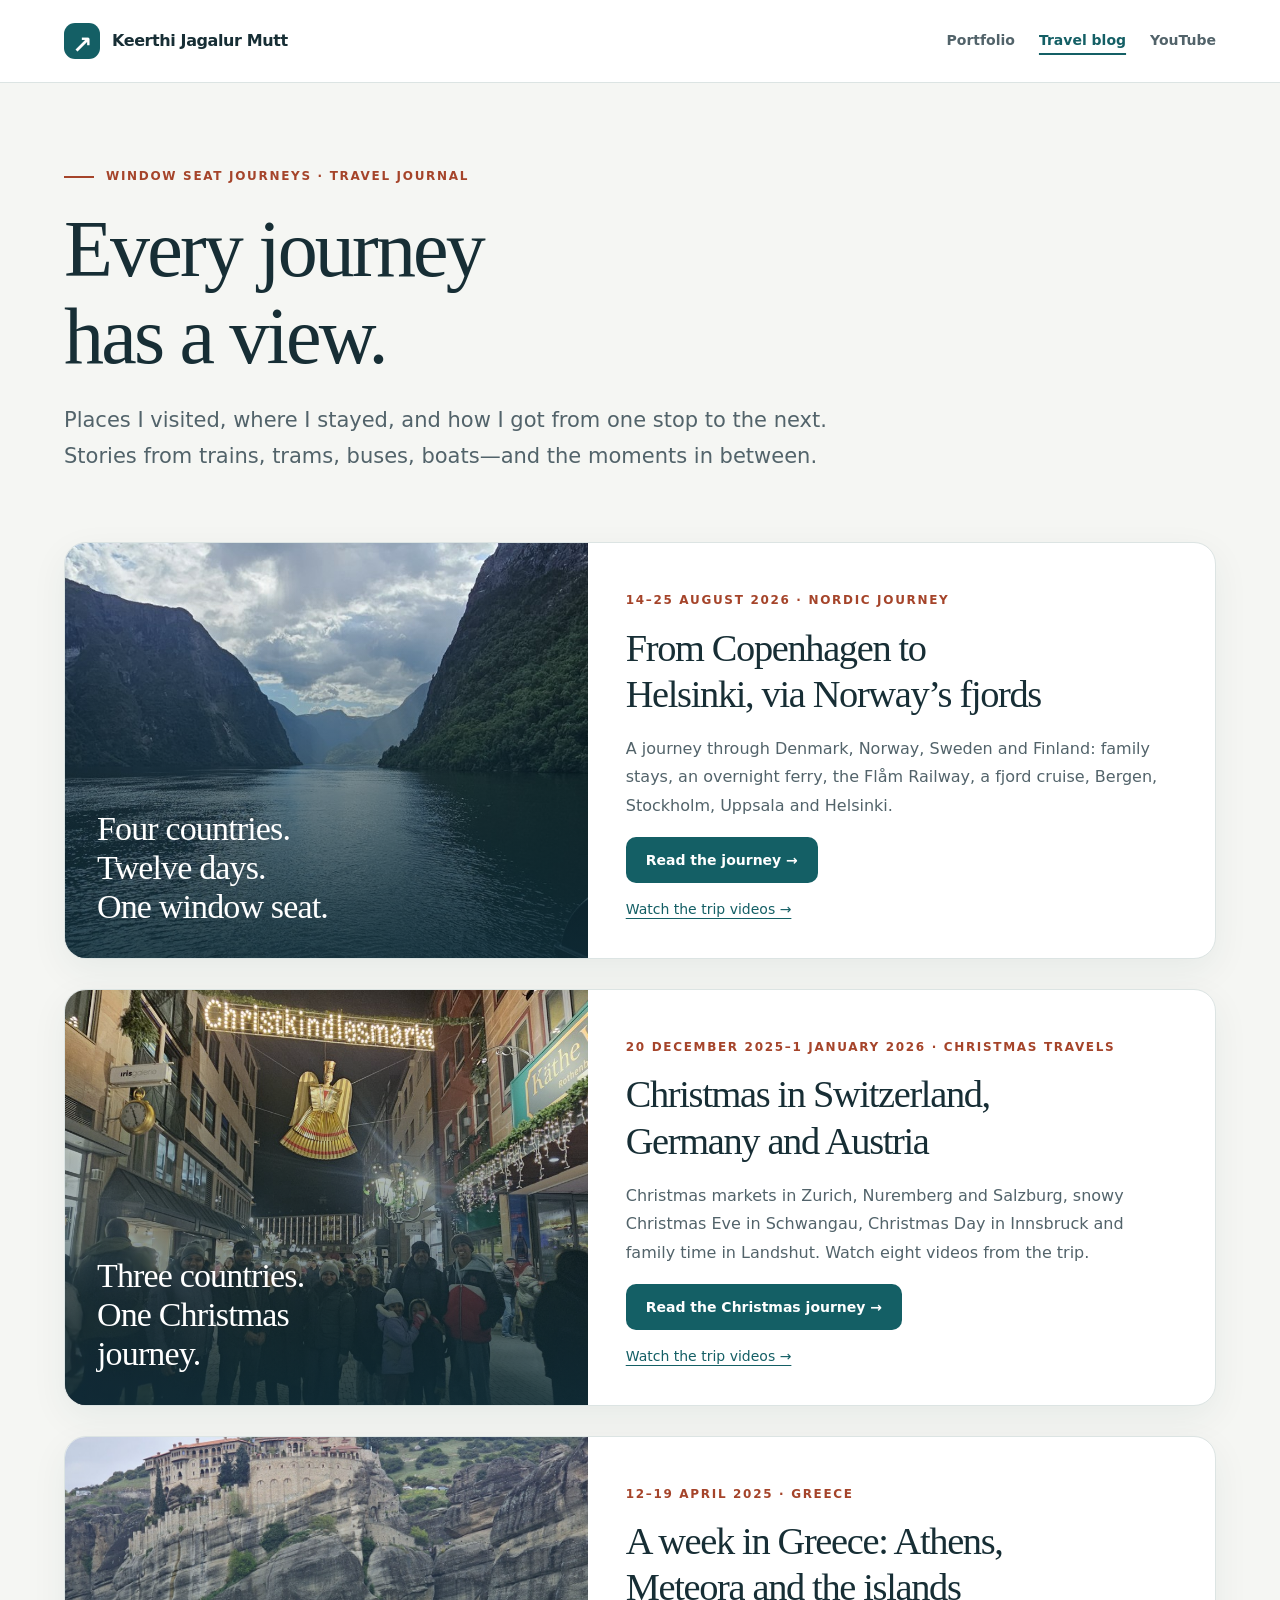
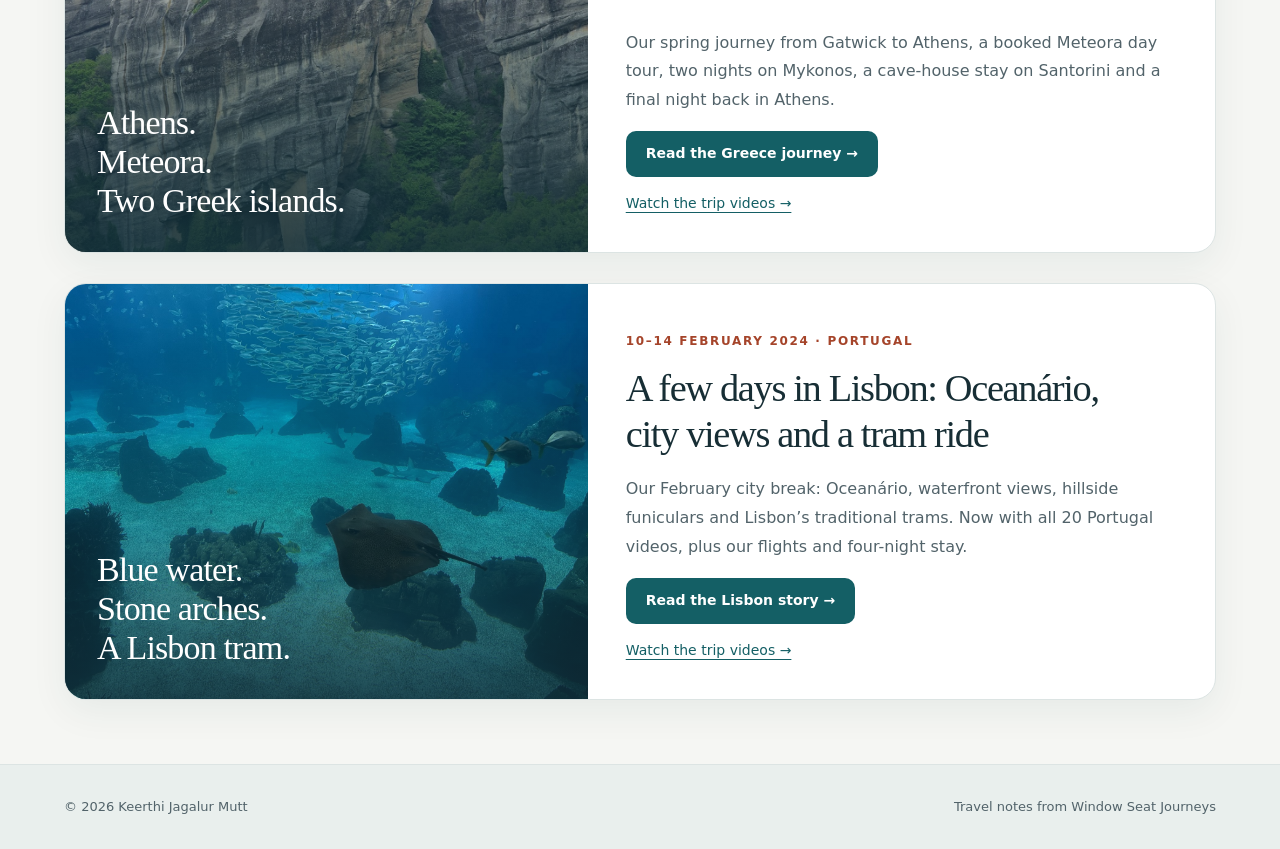
==== commit 8829f0b2: "Refresh travel blog theme for clearer reading" ====
--- a/travel/index.html
+++ b/travel/index.html
@@ -1,5 +1,5 @@
 <!doctype html>
-<html lang="en"><head><meta charset="utf-8"><meta name="viewport" content="width=device-width,initial-scale=1"><title>Travel Blog | Keerthi Jagalur Mutt</title><meta name="description" content="Travel stories and route notes by Keerthi Jagalur Mutt. Nordic cities, scenic railways, fjord cruises and everyday views from the window seat."><link rel="canonical" href="https://kjmutt.github.io/travel/"><link rel="stylesheet" href="travel.css"></head><body>
+<html lang="en"><head><meta charset="utf-8"><meta name="viewport" content="width=device-width,initial-scale=1"><title>Travel Blog | Keerthi Jagalur Mutt</title><meta name="description" content="Travel stories and route notes by Keerthi Jagalur Mutt. Nordic cities, scenic railways, fjord cruises and everyday views from the window seat."><link rel="canonical" href="https://kjmutt.github.io/travel/"><link rel="stylesheet" href="travel.css?v=20261103-editorial"></head><body>
 <a class="skip" href="#main">Skip to content</a><header class="topbar"><a class="brand" href="../">Keerthi Jagalur Mutt</a><nav aria-label="Main"><a href="../">Portfolio</a><a href="./" aria-current="page">Travel blog</a><a href="https://www.youtube.com/channel/UCWUjBHUkA0Wba_wI3iTuoMA">YouTube</a></nav></header>
 <main id="main" class="wrap"><section class="hero"><p class="eyebrow">Window Seat Journeys · Travel journal</p><h1>Every journey<br>has a view.</h1><p class="lead">Places I visited, where I stayed, and how I got from one stop to the next. Stories from trains, trams, buses, boats—and the moments in between.</p></section>
 <article class="post-card"><div class="post-art" aria-hidden="true"><span>Four countries.<br>Twelve days.<br>One window seat.</span></div><div><p class="eyebrow">14–25 August 2026 · Nordic journey</p><h2><a href="nordic-journey-august-2026.html">From Copenhagen to Helsinki, via Norway’s fjords</a></h2><p>A journey through Denmark, Norway, Sweden and Finland: family stays, an overnight ferry, the Flåm Railway, a fjord cruise, Bergen, Stockholm, Uppsala and Helsinki.</p><a class="button" href="nordic-journey-august-2026.html">Read the journey →</a><p><a href="nordic-journey-august-2026.html#videos">Watch the trip videos →</a></p></div></article><article class="post-card"><div class="post-art" aria-hidden="true"><span>Three countries.<br>One Christmas<br>journey.</span></div><div><p class="eyebrow">20 December 2025–1 January 2026 · Christmas travels</p><h2><a href="christmas-switzerland-germany-austria-2025.html">Christmas in Switzerland, Germany and Austria</a></h2><p>Christmas markets in Zurich, Nuremberg and Salzburg, snowy Christmas Eve in Schwangau, Christmas Day in Innsbruck and family time in Landshut. Watch eight videos from the trip.</p><a class="button" href="christmas-switzerland-germany-austria-2025.html">Read the Christmas journey →</a><p><a href="christmas-switzerland-germany-austria-2025.html#videos">Watch the trip videos →</a></p></div></article><article class="post-card"><div class="post-art" aria-hidden="true"><span>Athens.<br>Meteora.<br>Two Greek islands.</span></div><div><p class="eyebrow">12–19 April 2025 · Greece</p><h2><a href="greece-athens-meteora-islands-2025.html">A week in Greece: Athens, Meteora and the islands</a></h2><p>Our spring journey from Gatwick to Athens, a booked Meteora day tour, two nights on Mykonos, a cave-house stay on Santorini and a final night back in Athens.</p><a class="button" href="greece-athens-meteora-islands-2025.html">Read the Greece journey →</a><p><a href="greece-athens-meteora-islands-2025.html#videos">Watch the trip videos →</a></p></div></article><article class="post-card"><div class="post-art" aria-hidden="true" style="background-image:url('lisbon-oceanario-2024.jpg')"><span>Blue water.<br>Stone arches.<br>A Lisbon tram.</span></div><div><p class="eyebrow">10–14 February 2024 · Portugal</p><h2><a href="lisbon-february-2024.html">A few days in Lisbon: Oceanário, city views and a tram ride</a></h2><p>Our February city break: Oceanário, waterfront views, hillside funiculars and Lisbon’s traditional trams. Now with all 20 Portugal videos, plus our flights and four-night stay.</p><a class="button" href="lisbon-february-2024.html">Read the Lisbon story →</a><p><a href="lisbon-february-2024.html#videos">Watch the trip videos →</a></p></div></article></main>
--- a/travel/travel.css
+++ b/travel/travel.css
@@ -1,7 +1,15 @@
-:root{--paper:#f8f6ef;--ink:#18372f;--muted:#5a6b63;--line:#d5dcd1;--accent:#b75332;--white:#fffef9}*{box-sizing:border-box}html{scroll-behavior:smooth;scroll-padding-top:6rem}body{margin:0;background:var(--paper);color:var(--ink);font:17px/1.75 system-ui,-apple-system,BlinkMacSystemFont,"Segoe UI",sans-serif}a{color:inherit;text-underline-offset:4px}a:hover{color:var(--accent)}a:focus-visible{outline:3px solid var(--accent);outline-offset:5px}.skip{position:absolute;top:-5rem;left:1rem;background:white;padding:1rem;z-index:5}.skip:focus{top:1rem}.topbar{display:flex;justify-content:space-between;align-items:center;gap:1rem;padding:1.2rem max(5vw,calc((100vw - 1180px)/2));border-bottom:1px solid var(--line)}.brand{text-decoration:none;font-weight:750;letter-spacing:-.03em}.topbar nav{display:flex;gap:1.5rem;font-size:.85rem}.wrap{width:min(1180px,90%);margin:auto}.hero{padding:5rem 0 3.5rem;position:relative}.eyebrow,.number{font-size:.75rem;text-transform:uppercase;font-weight:750;letter-spacing:.17em;color:var(--accent)}h1,h2,h3{font-family:Georgia,"Times New Roman",serif;line-height:1.12;letter-spacing:-.035em;font-weight:400}h1{font-size:clamp(3rem,7vw,6rem);max-width:950px;margin:1rem 0 1.5rem}h2{font-size:clamp(2rem,4vw,3.1rem);margin:.6rem 0 1.3rem}h3{font-size:1.65rem;margin:1.5rem 0 .6rem}.lead{font-size:1.2rem;max-width:740px;color:var(--muted)}.meta{font-size:.82rem;color:var(--muted);margin-top:2rem}.stats{display:grid;grid-template-columns:repeat(4,1fr);border-top:1px solid var(--line);border-bottom:1px solid var(--line);margin-top:2.5rem}.stats div{padding:1.25rem 1rem 1.25rem 0}.stats strong{display:block;font:1.7rem Georgia,serif}.stats span{font-size:.75rem;color:var(--muted)}.route{padding:2rem;border:1px solid var(--line);background:#edf1e8;margin:0 0 3.5rem}.route ol{list-style:none;display:flex;flex-wrap:wrap;gap:.7rem 1rem;padding:0;margin:.8rem 0 0}.route li{font-weight:650;font-size:.9rem}.route li:not(:last-child)::after{content:' →';color:var(--accent);padding-left:1rem}.route p{font-size:.8rem;color:var(--muted);margin-bottom:0}.article-grid{display:grid;grid-template-columns:210px minmax(0,1fr);gap:4rem;align-items:start}.toc{position:sticky;top:2rem;font-size:.84rem;border-top:2px solid var(--ink);padding-top:1rem}.toc ol{padding:0;list-style:none}.toc li{margin:.65rem 0}.toc a{text-decoration:none}.prose{max-width:850px}.prose p{max-width:740px}.chapter{padding:0 0 3.5rem;margin-bottom:2.5rem;border-bottom:1px solid var(--line)}.chapter ul{padding-left:1.3rem}.stay{padding:1rem 1.4rem;border-left:3px solid var(--accent);background:var(--white);font-size:.92rem;margin:1.5rem 0}.stay strong{display:block}.table-scroll{overflow-x:auto;max-width:100%;border:1px solid var(--line);margin:1.5rem 0}table{border-collapse:collapse;width:100%;min-width:590px;text-align:left;font-size:.87rem}th,td{padding:.9rem 1rem;border-bottom:1px solid var(--line);vertical-align:top}th{background:#e8ede3;font-weight:700}tr:last-child td{border-bottom:0}.note{font-size:.82rem;color:var(--muted)}.video-grid{display:grid;grid-template-columns:repeat(3,1fr);gap:1rem;margin:2rem 0}.video-card{border:1px solid var(--line);background:var(--white);padding:1.3rem;text-decoration:none;display:flex;flex-direction:column;gap:.5rem}.video-card span{color:var(--accent);font-size:.75rem;font-weight:700}.video-card strong{font:1.4rem/1.25 Georgia,serif}.video-card small{color:var(--muted)}.button{display:inline-block;background:var(--ink);color:white;padding:.8rem 1.3rem;text-decoration:none;font-size:.85rem;border-radius:2px}.button:hover{background:var(--accent);color:white}.post-card{display:grid;grid-template-columns:1fr 2fr;gap:3rem;border-top:1px solid var(--line);border-bottom:1px solid var(--line);padding:2.5rem 0;margin-bottom:4rem}.post-card h2 a{text-decoration:none}.post-art{min-height:260px;background:var(--ink);color:#e4eacc;display:flex;align-items:center;justify-content:center;padding:2rem;font:2.3rem/1.2 Georgia,serif}.post-art span{border-top:1px solid #688273;border-bottom:1px solid #688273;padding:1.5rem 0}.footer{border-top:1px solid var(--line);margin-top:3rem;padding:2rem 0;font-size:.8rem;color:var(--muted)}.footer .wrap{display:flex;justify-content:space-between;gap:1rem;flex-wrap:wrap}.sources{font-size:.85rem}.sources li{margin:.6rem 0}@media(max-width:800px){.hero{padding:3rem 0}.article-grid{grid-template-columns:1fr;gap:1.5rem}.toc{position:static}.toc ol{display:flex;flex-wrap:wrap;gap:.5rem 1rem}.toc li{margin:0}.video-grid{grid-template-columns:1fr}.post-card{grid-template-columns:1fr;gap:1rem}.post-art{min-height:180px}.topbar{align-items:flex-start}.topbar nav{gap:.8rem}.stats{grid-template-columns:repeat(2,1fr)}.route{padding:1.3rem}}@media(prefers-reduced-motion:reduce){html{scroll-behavior:auto}}
-
-/* Travel journal refresh */
-:root{--paper:#fbf8f2;--ink:#163d36;--muted:#66746c;--line:#dce2d8;--accent:#ad5737;--white:#fffdf8}body{background:radial-gradient(ellipse at top right,#e8eee3 0,transparent 44%),var(--paper)}.topbar{background:#fbf8f2ed;position:relative;padding-top:1.35rem;padding-bottom:1.35rem}.brand:before{content:'↗';display:inline-grid;place-items:center;width:30px;height:30px;background:var(--ink);color:var(--paper);border-radius:50%;margin-right:.65rem;font-size:17px}.topbar nav a{text-decoration:none}.topbar nav a[aria-current]{border-bottom:2px solid var(--accent)}.hero{padding:5.5rem 0 4rem}.hero h1{font-size:clamp(3.5rem,7.6vw,6.6rem);line-height:1.02}.hero .eyebrow:before{content:'';display:inline-block;width:32px;height:2px;background:var(--accent);vertical-align:middle;margin-right:12px}.lead{font-size:1.15rem;line-height:1.85;max-width:650px}.stats{background:#fffdf89c;border-radius:14px;border:1px solid var(--line);overflow:hidden}.stats div{padding:1.5rem;border-right:1px solid var(--line)}.stats div:last-child{border:0}.stats strong{font-size:1.9rem;margin-bottom:.35rem}.route{border-radius:14px;padding:1.7rem 2rem;background:#eaf0e6}.route li{font-size:.82rem}.article-grid{gap:4.5rem}.toc{border-top:1px solid var(--line);padding-top:1.5rem}.toc a{display:block;padding:.2rem 0;color:var(--muted)}.toc a:hover{color:var(--accent)}.chapter{padding-bottom:2.8rem;margin-bottom:3rem}.chapter h2{max-width:730px}.prose{font-size:17px;line-height:1.9}.prose p{margin:1.3rem 0}.stay{border-radius:0 12px 12px 0;padding:1.4rem 1.6rem;box-shadow:0 6px 22px #163d3605}.trip-photo{margin:2.5rem 0!important}.trip-photo img{border-radius:14px;box-shadow:0 15px 40px #163d3612}.trip-photo figcaption{font-size:.76rem!important;letter-spacing:.02em}.post-card{grid-template-columns:1.05fr 1.2fr;border:1px solid var(--line);border-radius:20px;overflow:hidden;background:var(--white);padding:0;gap:0;margin-bottom:2rem;box-shadow:0 10px 40px #163d3606}.post-card>div:last-child{padding:2.5rem 3rem}.post-card h2{font-size:clamp(1.9rem,3.3vw,2.8rem)}.post-card p:not(.eyebrow){color:var(--muted);font-size:.95rem}.post-art{position:relative;min-height:360px;background-size:cover;background-position:center}.post-art:after{content:'';position:absolute;inset:0;background:linear-gradient(0deg,#12372fc9,transparent 80%)}.post-art span{position:relative;z-index:1;border:0;align-self:flex-end;width:100%;font-size:2.1rem;color:white;padding:0;text-shadow:0 2px 10px #0006}.post-card:nth-of-type(1) .post-art{background-image:url('norway-fjord-2026.jpg')}.post-card:nth-of-type(2) .post-art{background-image:url('nuremberg-market-2025.jpg')}.post-card:nth-of-type(3) .post-art{background-image:url('greece-meteora-2025.jpg')}.button{border-radius:999px;padding:.85rem 1.5rem;font-weight:600;font-size:.8rem;transition:background .2s,transform .2s}.button:hover{transform:translateY(-2px)}.video-card{border-radius:14px;transition:transform .2s,box-shadow .2s}.video-card:hover{transform:translateY(-3px);box-shadow:0 10px 24px #163d3610}#videos ul{list-style:none;padding:0;display:grid;grid-template-columns:1fr 1fr;gap:.75rem}#videos li a{display:flex;align-items:center;min-height:90px;padding:1.2rem 1.4rem;background:var(--white);border:1px solid var(--line);border-radius:12px;text-decoration:none;font:1.1rem/1.4 Georgia,serif}#videos li a:before{content:'▶';color:var(--accent);font-size:.75rem;margin-right:1rem}#videos li a:hover{border-color:var(--accent);background:#f3eee3}.table-scroll{border-radius:12px}td{background:#fffdf880}.footer{margin-top:5rem;padding:2.5rem 0;background:#edf1e8}.footer a{text-decoration:none}@media(max-width:800px){.hero{padding:3rem 0}.post-card{grid-template-columns:1fr}.post-card>div:last-child{padding:1.7rem}.post-art{min-height:290px}.article-grid{gap:2rem}.toc ol{gap:.4rem 1.1rem}.toc a{font-size:.8rem}.stats div{padding:1.1rem}.topbar{flex-wrap:wrap}.topbar nav{font-size:.75rem}.trip-photo img{border-radius:10px}}@media(max-width:480px){#videos ul{grid-template-columns:1fr}.post-art{min-height:245px}.hero h1{font-size:3.5rem}.route{padding:1.3rem}.stats strong{font-size:1.6rem}}@media(prefers-reduced-motion:reduce){.button,.video-card{transition:none}.button:hover,.video-card:hover{transform:none}}
-
-/* Reading and watching across the travel journal */
-.story-actions{display:flex;align-items:center;flex-wrap:wrap;gap:1rem 1.5rem;margin:-1rem 0 3rem;font-size:.85rem}.related-grid{display:grid;grid-template-columns:repeat(3,minmax(0,1fr));gap:1rem}.video-card img{width:100%;height:150px;object-fit:cover;border-radius:8px}.topic-tags{color:var(--accent);font-size:.82rem;line-height:1.9;overflow-wrap:anywhere}#videos h3{margin-top:2.5rem}.stay p{margin:.6rem 0}.video-card small{margin-top:auto}@media(max-width:800px){.related-grid{grid-template-columns:1fr}.story-actions{margin-top:0}.video-card img{height:200px}}
+/* Window Seat Journeys — a light, editorial travel journal */
+:root{--paper:#f5f6f3;--white:#fff;--ink:#172e35;--muted:#52636a;--line:#dce4e3;--accent:#a5442a;--teal:#145f65;--soft:#eaf2f1;--radius:18px;--shadow:0 12px 36px #173a4210}
+*{box-sizing:border-box}html{scroll-behavior:smooth;scroll-padding-top:28px}body{margin:0;background:var(--paper);color:var(--ink);font:18px/1.85 system-ui,-apple-system,BlinkMacSystemFont,"Segoe UI",sans-serif;-webkit-font-smoothing:antialiased}img{max-width:100%}a{color:var(--teal);text-underline-offset:4px;text-decoration-thickness:1px}a:hover{color:var(--accent)}a:focus-visible,button:focus-visible{outline:3px solid var(--accent);outline-offset:5px;border-radius:3px}.skip{position:absolute;top:-100px;left:20px;background:#fff;padding:12px;z-index:20}.skip:focus{top:10px}
+.topbar{display:flex;justify-content:space-between;align-items:center;gap:24px;max-width:none;padding:23px max(5vw,calc((100vw - 1200px)/2));background:#fff;border-bottom:1px solid var(--line)}.brand{display:flex;align-items:center;font-size:16px;font-weight:800;letter-spacing:-.025em;text-decoration:none;color:var(--ink)}.brand:before{content:'↗';display:grid;place-items:center;margin-right:12px;width:36px;height:36px;background:var(--teal);color:#fff;border-radius:11px;font-size:24px}.topbar nav{display:flex;flex-wrap:wrap;gap:24px;font-size:14px;font-weight:650}.topbar nav a{text-decoration:none;color:var(--muted)}.topbar nav a:hover,.topbar nav a[aria-current]{color:var(--teal)}.topbar nav a[aria-current]{text-decoration:underline;text-decoration-thickness:2px;text-underline-offset:8px}.wrap{width:min(1200px,90%);margin-inline:auto}
+.hero{padding:72px 0 44px;position:relative}.eyebrow,.number{color:var(--accent);font-size:12px;font-weight:800;letter-spacing:.14em;text-transform:uppercase;line-height:1.6}.hero .eyebrow:before{content:'';display:inline-block;width:30px;height:2px;background:var(--accent);vertical-align:middle;margin-right:12px}h1,h2,h3{font-family:Georgia,"Times New Roman",serif;font-weight:400;letter-spacing:-.035em;color:var(--ink);text-wrap:balance}h1{font-size:clamp(46px,6.5vw,80px);line-height:1.08;margin:20px 0 24px;max-width:1050px}h2{font-size:clamp(30px,3.2vw,43px);line-height:1.2;margin:10px 0 25px}h3{font-size:27px;line-height:1.3;margin:32px 0 14px}.lead{font-size:21px;line-height:1.7;color:var(--muted);max-width:790px;margin:0 0 24px}.meta{font-size:13px;color:var(--muted);margin:25px 0}.stats{display:grid;grid-template-columns:repeat(4,minmax(0,1fr));background:#fff;border:1px solid var(--line);border-radius:var(--radius);box-shadow:var(--shadow);margin-top:32px;overflow:hidden}.stats div{padding:23px 25px;border-right:1px solid var(--line)}.stats div:last-child{border:0}.stats strong{display:block;font:27px/1.25 Georgia,serif;margin-bottom:7px}.stats span{display:block;font-size:12px;line-height:1.7;color:var(--muted)}
+.story-actions{display:flex;flex-wrap:wrap;align-items:center;gap:15px 25px;margin:0 0 40px;font-size:14px}.button{display:inline-flex;align-items:center;justify-content:center;min-height:46px;background:var(--teal);color:#fff;text-decoration:none;border-radius:10px;padding:12px 20px;font-size:14px;font-weight:700;line-height:1.5;transition:background .18s}.button:hover{background:#104a50;color:#fff}.lisbon-cover{margin-bottom:45px!important}.lisbon-cover img{border-radius:var(--radius)!important;box-shadow:var(--shadow)}
+.route{background:var(--soft);padding:25px 30px;margin:0 0 44px;border:1px solid #cfdfdc;border-radius:var(--radius)}.route ol{list-style:none;display:flex;flex-wrap:wrap;gap:9px 15px;padding:0;margin:14px 0 0}.route li{font-size:14px;font-weight:650;line-height:1.6}.route li:not(:last-child)::after{content:' →';padding-left:14px;color:var(--teal)}.route p{font-size:13px;color:var(--muted);margin-bottom:0}
+.article-grid{display:grid;grid-template-columns:210px minmax(0,1fr);gap:54px;align-items:start}.toc{position:sticky;top:28px;padding:20px 0;border-top:3px solid var(--teal);font-size:13px;line-height:1.6}.toc ol{list-style:none;margin:16px 0 0;padding:0}.toc li{margin:0 0 7px}.toc a{display:block;color:var(--muted);padding:6px 10px;border-radius:6px;text-decoration:none;border-left:2px solid transparent}.toc a:hover{color:var(--teal);background:#e5edeb;border-left-color:var(--teal)}.prose{min-width:0;max-width:850px;background:var(--white);padding:42px 44px 10px;border:1px solid var(--line);border-radius:22px;box-shadow:var(--shadow)}.prose p{margin:0 0 24px;max-width:72ch}.prose strong{font-weight:700}.chapter{padding-bottom:38px;margin-bottom:40px;border-bottom:1px solid var(--line)}.chapter:last-child{border:0;margin-bottom:0}.chapter ul{padding-left:24px}.chapter li{margin:10px 0}.chapter .number{margin-bottom:12px}.stay{background:var(--soft);border-left:3px solid var(--teal);border-radius:0 12px 12px 0;padding:22px 24px;margin:28px 0;font-size:16px;line-height:1.8}.stay strong{display:block;margin-bottom:8px}.stay p{margin:8px 0}.note,.sources{font-size:14px;line-height:1.8;color:var(--muted)}.table-scroll{max-width:100%;overflow:auto;border:1px solid var(--line);border-radius:12px;margin:28px 0;background:#fff}table{border-collapse:collapse;width:100%;min-width:550px;font-size:14px;text-align:left;line-height:1.7}th,td{padding:15px 18px;vertical-align:top;border-bottom:1px solid var(--line)}th{background:var(--soft);color:var(--ink);font-size:12px;letter-spacing:.02em}tbody tr:nth-child(even){background:#f8faf9}tr:last-child td{border-bottom:0}
+.trip-photo,.market-photo{margin:32px 0!important}.trip-photo img,.market-photo img{display:block;width:100%;height:auto;object-fit:contain;max-height:660px;background:#eef2ef;border-radius:12px;box-shadow:none}.trip-photo figcaption,.market-photo figcaption,.lisbon-cover figcaption{font-size:13px!important;color:var(--muted);line-height:1.7;padding:12px 0 0!important;margin:0}.scenic-pair{display:grid;grid-template-columns:repeat(2,minmax(0,1fr));gap:20px}.scenic-pair .trip-photo{margin:10px 0 28px!important}.scenic-pair img{aspect-ratio:3/4;object-fit:cover}.captured-still img{max-height:620px}.market-intro{background:var(--soft);border-left:3px solid var(--teal);padding:24px;border-radius:0 12px 12px 0}.market-links{display:flex;flex-wrap:wrap;gap:10px 18px;font-size:15px}
+.video-grid,.related-grid{display:grid;grid-template-columns:repeat(3,minmax(0,1fr));gap:16px;margin:28px 0}.video-card{display:flex;flex-direction:column;min-width:0;gap:10px;padding:18px;background:#f8faf9;border:1px solid var(--line);border-radius:12px;text-decoration:none;color:var(--ink);transition:box-shadow .18s,border-color .18s}.video-card:hover{border-color:var(--teal);box-shadow:0 8px 20px #173a4210}.video-card img{display:block;width:100%;height:135px;object-fit:cover;border-radius:8px}.video-card span{font-size:11px;color:var(--accent);font-weight:800;line-height:1.6}.video-card strong{font:21px/1.3 Georgia,serif}.video-card small{margin-top:auto;font-size:12px;color:var(--muted)}#videos ul{padding:0;list-style:none;display:grid;grid-template-columns:repeat(2,minmax(0,1fr));gap:12px;margin:20px 0 30px}#videos li{margin:0;min-width:0}#videos li a{display:flex;align-items:center;gap:12px;min-height:85px;padding:16px 18px;background:#f8faf9;border:1px solid var(--line);border-radius:10px;font-size:15px;line-height:1.6;text-decoration:none;color:var(--ink)}#videos li a:before{content:'▶';font-size:10px;color:var(--teal);flex-shrink:0}#videos li a:hover{border-color:var(--teal);background:var(--soft)}.topic-tags{font-size:13px;color:var(--muted);line-height:2;overflow-wrap:anywhere}#related-stories>p:last-child{font-size:14px;line-height:2}
+.post-card{display:grid;grid-template-columns:1fr 1.2fr;background:#fff;border:1px solid var(--line);border-radius:22px;overflow:hidden;margin:0 0 30px;box-shadow:var(--shadow)}.post-card>div:last-child{padding:36px 38px}.post-card h2{font-size:clamp(29px,3vw,39px);margin:14px 0 18px}.post-card h2 a{text-decoration:none;color:var(--ink)}.post-card p:not(.eyebrow){font-size:16px;color:var(--muted);line-height:1.8}.post-card>div:last-child>p:last-child{margin-bottom:0;font-size:14px}.post-art{min-height:390px;position:relative;background-color:var(--teal);background-size:cover;background-position:center;display:flex;align-items:flex-end;padding:32px}.post-art:after{content:'';position:absolute;inset:0;background:linear-gradient(0deg,#102e39d9,transparent 90%)}.post-art span{position:relative;z-index:1;color:#fff;font:34px/1.15 Georgia,serif;letter-spacing:-.025em}.post-card:nth-of-type(1) .post-art{background-image:url('norway-fjord-2026.jpg')}.post-card:nth-of-type(2) .post-art{background-image:url('nuremberg-market-2025.jpg')}.post-card:nth-of-type(3) .post-art{background-image:url('greece-meteora-2025.jpg')}.footer{margin-top:64px;padding:30px 0;border-top:1px solid var(--line);background:#e9efed;color:var(--muted);font-size:13px}.footer .wrap{display:flex;flex-wrap:wrap;justify-content:space-between;gap:14px}.footer a{text-decoration:none}
+@media(max-width:1050px){.article-grid{grid-template-columns:175px minmax(0,1fr);gap:30px}.prose{padding:32px 28px 0}.video-grid,.related-grid{grid-template-columns:repeat(2,minmax(0,1fr))}.stats div{padding:20px}}
+@media(max-width:800px){body{font-size:17px}.wrap{width:92%}.topbar{padding:18px 4%;gap:18px;flex-wrap:wrap}.topbar nav{gap:20px}.hero{padding:40px 0 30px}h1{font-size:clamp(40px,8vw,62px)}.lead{font-size:19px}.stats{grid-template-columns:repeat(2,minmax(0,1fr))}.stats div:nth-child(2){border-right:0}.stats div:nth-child(-n+2){border-bottom:1px solid var(--line)}.article-grid{display:block}.toc{position:static;padding:18px;margin-bottom:26px;border:1px solid var(--line);border-top:3px solid var(--teal);border-radius:12px;background:#fff}.toc ol{display:flex;flex-wrap:wrap;gap:6px 12px}.toc li{margin:0}.toc a{padding:5px 7px;background:#f1f5f3}.prose{max-width:none;padding:28px 24px 0}.post-card{grid-template-columns:1fr}.post-art{min-height:290px}.post-card>div:last-child{padding:28px}.story-actions{gap:15px 22px}.route{padding:22px}.video-card img{height:160px}}
+@media(max-width:520px){.brand{font-size:15px}.topbar nav{font-size:13px}.prose{padding:24px 18px 0;border-radius:15px}.stats div{padding:17px 15px}.stats strong{font-size:24px}.stats span{font-size:12px}h2{font-size:30px}h3{font-size:24px}.stay{padding:18px;font-size:15px}.scenic-pair,.video-grid,.related-grid,#videos ul{grid-template-columns:1fr}.scenic-pair img{aspect-ratio:auto;max-height:620px;object-fit:contain}.post-art{min-height:250px}.post-art span{font-size:30px}.post-card>div:last-child{padding:24px}.story-actions{align-items:flex-start;flex-direction:column}.video-card img{height:190px}.chapter{padding-bottom:26px;margin-bottom:30px}}
+@media(prefers-reduced-motion:reduce){html{scroll-behavior:auto}.button,.video-card{transition:none}}
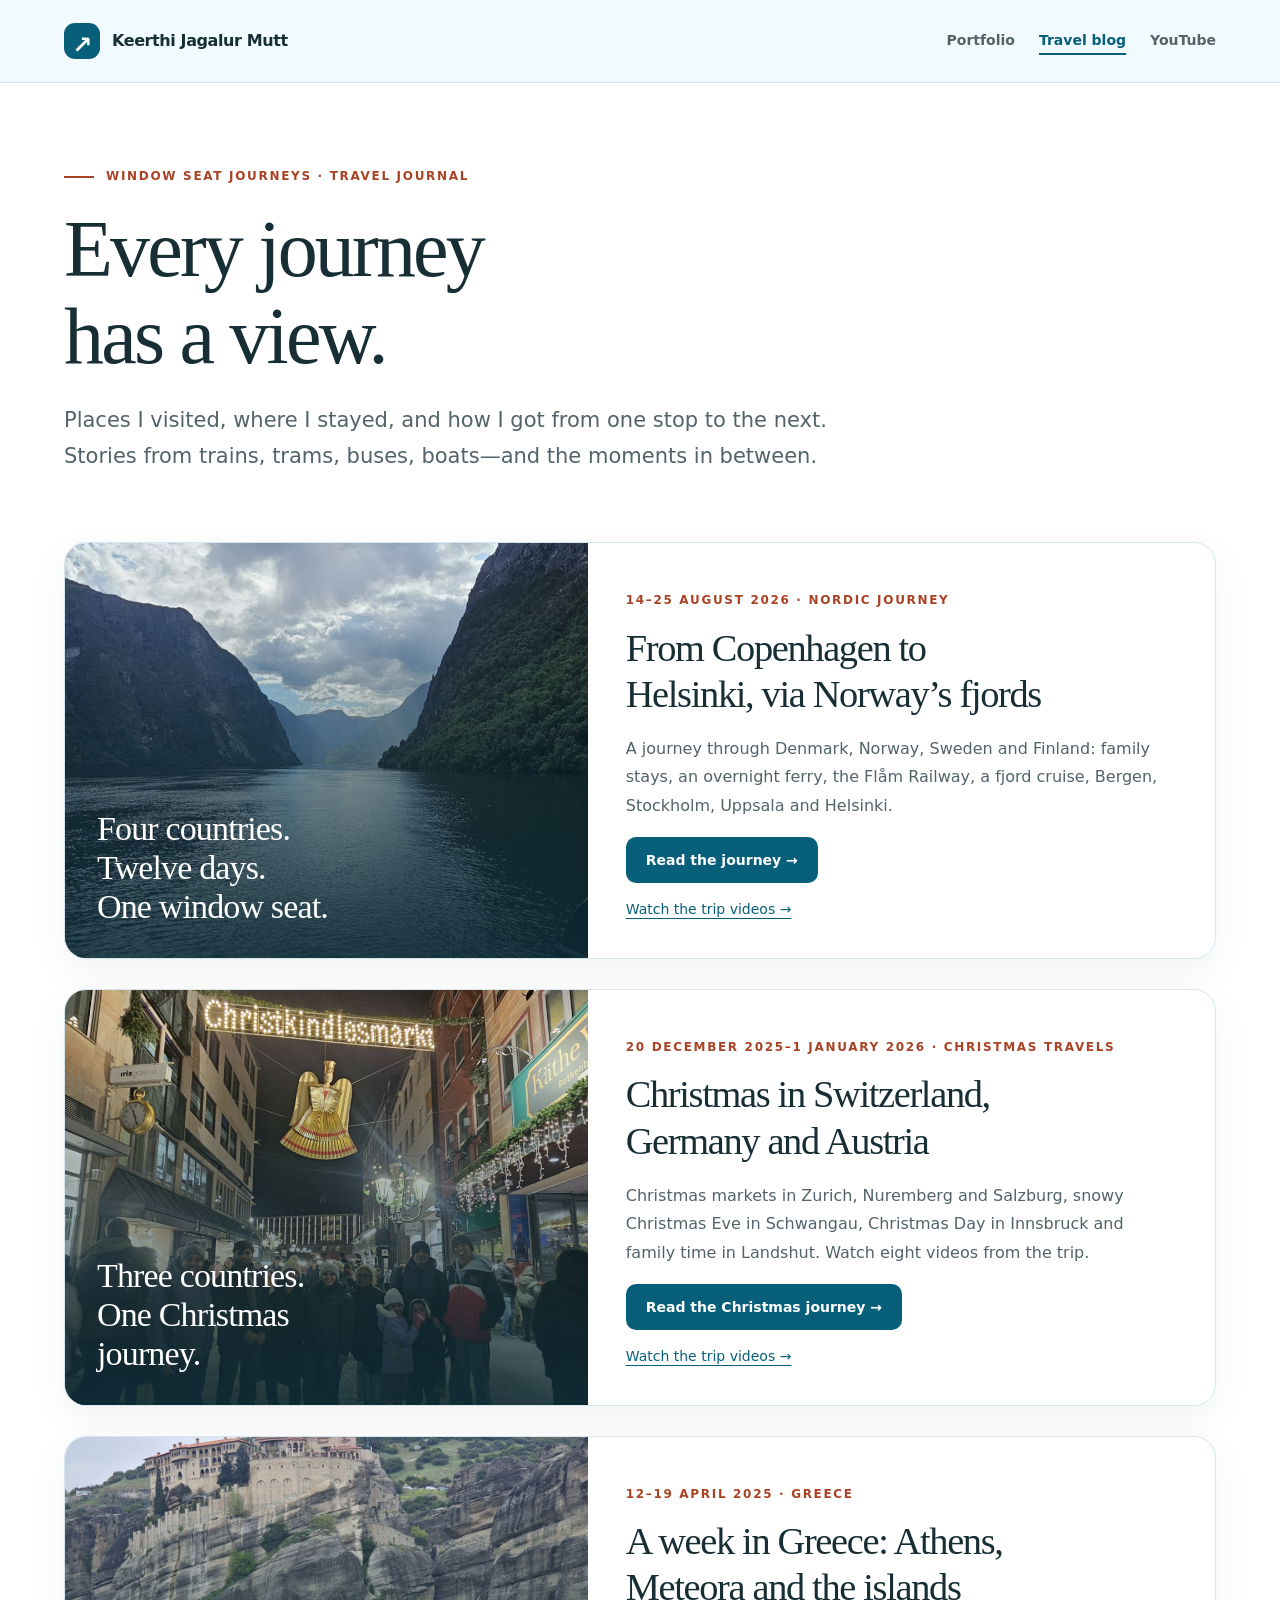
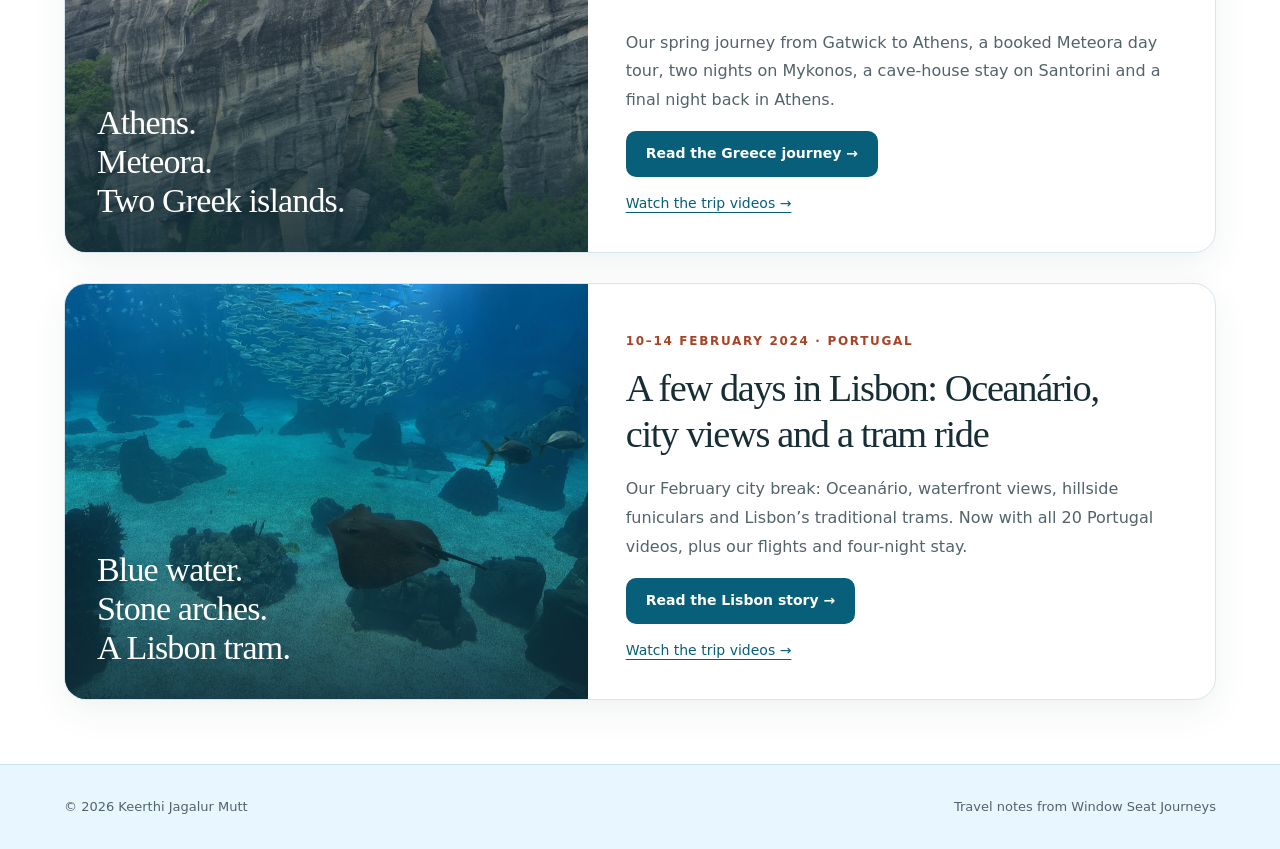
==== commit 48fa93dd: "Brighten blog with white and sky-blue backgrounds" ====
--- a/travel/index.html
+++ b/travel/index.html
@@ -1,5 +1,5 @@
 <!doctype html>
-<html lang="en"><head><meta charset="utf-8"><meta name="viewport" content="width=device-width,initial-scale=1"><title>Travel Blog | Keerthi Jagalur Mutt</title><meta name="description" content="Travel stories and route notes by Keerthi Jagalur Mutt. Nordic cities, scenic railways, fjord cruises and everyday views from the window seat."><link rel="canonical" href="https://kjmutt.github.io/travel/"><link rel="stylesheet" href="travel.css?v=20261103-editorial"></head><body>
+<html lang="en"><head><meta charset="utf-8"><meta name="viewport" content="width=device-width,initial-scale=1"><title>Travel Blog | Keerthi Jagalur Mutt</title><meta name="description" content="Travel stories and route notes by Keerthi Jagalur Mutt. Nordic cities, scenic railways, fjord cruises and everyday views from the window seat."><link rel="canonical" href="https://kjmutt.github.io/travel/"><link rel="stylesheet" href="travel.css?v=20261103-bright"></head><body>
 <a class="skip" href="#main">Skip to content</a><header class="topbar"><a class="brand" href="../">Keerthi Jagalur Mutt</a><nav aria-label="Main"><a href="../">Portfolio</a><a href="./" aria-current="page">Travel blog</a><a href="https://www.youtube.com/channel/UCWUjBHUkA0Wba_wI3iTuoMA">YouTube</a></nav></header>
 <main id="main" class="wrap"><section class="hero"><p class="eyebrow">Window Seat Journeys · Travel journal</p><h1>Every journey<br>has a view.</h1><p class="lead">Places I visited, where I stayed, and how I got from one stop to the next. Stories from trains, trams, buses, boats—and the moments in between.</p></section>
 <article class="post-card"><div class="post-art" aria-hidden="true"><span>Four countries.<br>Twelve days.<br>One window seat.</span></div><div><p class="eyebrow">14–25 August 2026 · Nordic journey</p><h2><a href="nordic-journey-august-2026.html">From Copenhagen to Helsinki, via Norway’s fjords</a></h2><p>A journey through Denmark, Norway, Sweden and Finland: family stays, an overnight ferry, the Flåm Railway, a fjord cruise, Bergen, Stockholm, Uppsala and Helsinki.</p><a class="button" href="nordic-journey-august-2026.html">Read the journey →</a><p><a href="nordic-journey-august-2026.html#videos">Watch the trip videos →</a></p></div></article><article class="post-card"><div class="post-art" aria-hidden="true"><span>Three countries.<br>One Christmas<br>journey.</span></div><div><p class="eyebrow">20 December 2025–1 January 2026 · Christmas travels</p><h2><a href="christmas-switzerland-germany-austria-2025.html">Christmas in Switzerland, Germany and Austria</a></h2><p>Christmas markets in Zurich, Nuremberg and Salzburg, snowy Christmas Eve in Schwangau, Christmas Day in Innsbruck and family time in Landshut. Watch eight videos from the trip.</p><a class="button" href="christmas-switzerland-germany-austria-2025.html">Read the Christmas journey →</a><p><a href="christmas-switzerland-germany-austria-2025.html#videos">Watch the trip videos →</a></p></div></article><article class="post-card"><div class="post-art" aria-hidden="true"><span>Athens.<br>Meteora.<br>Two Greek islands.</span></div><div><p class="eyebrow">12–19 April 2025 · Greece</p><h2><a href="greece-athens-meteora-islands-2025.html">A week in Greece: Athens, Meteora and the islands</a></h2><p>Our spring journey from Gatwick to Athens, a booked Meteora day tour, two nights on Mykonos, a cave-house stay on Santorini and a final night back in Athens.</p><a class="button" href="greece-athens-meteora-islands-2025.html">Read the Greece journey →</a><p><a href="greece-athens-meteora-islands-2025.html#videos">Watch the trip videos →</a></p></div></article><article class="post-card"><div class="post-art" aria-hidden="true" style="background-image:url('lisbon-oceanario-2024.jpg')"><span>Blue water.<br>Stone arches.<br>A Lisbon tram.</span></div><div><p class="eyebrow">10–14 February 2024 · Portugal</p><h2><a href="lisbon-february-2024.html">A few days in Lisbon: Oceanário, city views and a tram ride</a></h2><p>Our February city break: Oceanário, waterfront views, hillside funiculars and Lisbon’s traditional trams. Now with all 20 Portugal videos, plus our flights and four-night stay.</p><a class="button" href="lisbon-february-2024.html">Read the Lisbon story →</a><p><a href="lisbon-february-2024.html#videos">Watch the trip videos →</a></p></div></article></main>
--- a/travel/travel.css
+++ b/travel/travel.css
@@ -13,3 +13,13 @@
 @media(max-width:800px){body{font-size:17px}.wrap{width:92%}.topbar{padding:18px 4%;gap:18px;flex-wrap:wrap}.topbar nav{gap:20px}.hero{padding:40px 0 30px}h1{font-size:clamp(40px,8vw,62px)}.lead{font-size:19px}.stats{grid-template-columns:repeat(2,minmax(0,1fr))}.stats div:nth-child(2){border-right:0}.stats div:nth-child(-n+2){border-bottom:1px solid var(--line)}.article-grid{display:block}.toc{position:static;padding:18px;margin-bottom:26px;border:1px solid var(--line);border-top:3px solid var(--teal);border-radius:12px;background:#fff}.toc ol{display:flex;flex-wrap:wrap;gap:6px 12px}.toc li{margin:0}.toc a{padding:5px 7px;background:#f1f5f3}.prose{max-width:none;padding:28px 24px 0}.post-card{grid-template-columns:1fr}.post-art{min-height:290px}.post-card>div:last-child{padding:28px}.story-actions{gap:15px 22px}.route{padding:22px}.video-card img{height:160px}}
 @media(max-width:520px){.brand{font-size:15px}.topbar nav{font-size:13px}.prose{padding:24px 18px 0;border-radius:15px}.stats div{padding:17px 15px}.stats strong{font-size:24px}.stats span{font-size:12px}h2{font-size:30px}h3{font-size:24px}.stay{padding:18px;font-size:15px}.scenic-pair,.video-grid,.related-grid,#videos ul{grid-template-columns:1fr}.scenic-pair img{aspect-ratio:auto;max-height:620px;object-fit:contain}.post-art{min-height:250px}.post-art span{font-size:30px}.post-card>div:last-child{padding:24px}.story-actions{align-items:flex-start;flex-direction:column}.video-card img{height:190px}.chapter{padding-bottom:26px;margin-bottom:30px}}
 @media(prefers-reduced-motion:reduce){html{scroll-behavior:auto}.button,.video-card{transition:none}}
+/* Brighter travel journal palette */
+:root{--paper:#ffffff;--soft:#edf8ff;--line:#d5e6ef;--teal:#075f79;--accent:#a94325}
+body{background:#ffffff}
+.topbar{background:#f0faff;border-bottom-color:#cbe6f2}
+.route,.stay,.market-intro{background:#edf8ff;border-color:#c3e2f0}
+.footer{background:#e8f7ff;border-top-color:#c5e3f1}
+.toc a:hover{background:#e8f7ff}
+.video-card,#videos li a{background:#f4fbff}
+.video-card:hover,#videos li a:hover{background:#e8f7ff}
+th{background:#eaf7ff}tbody tr:nth-child(even){background:#f5fbff}
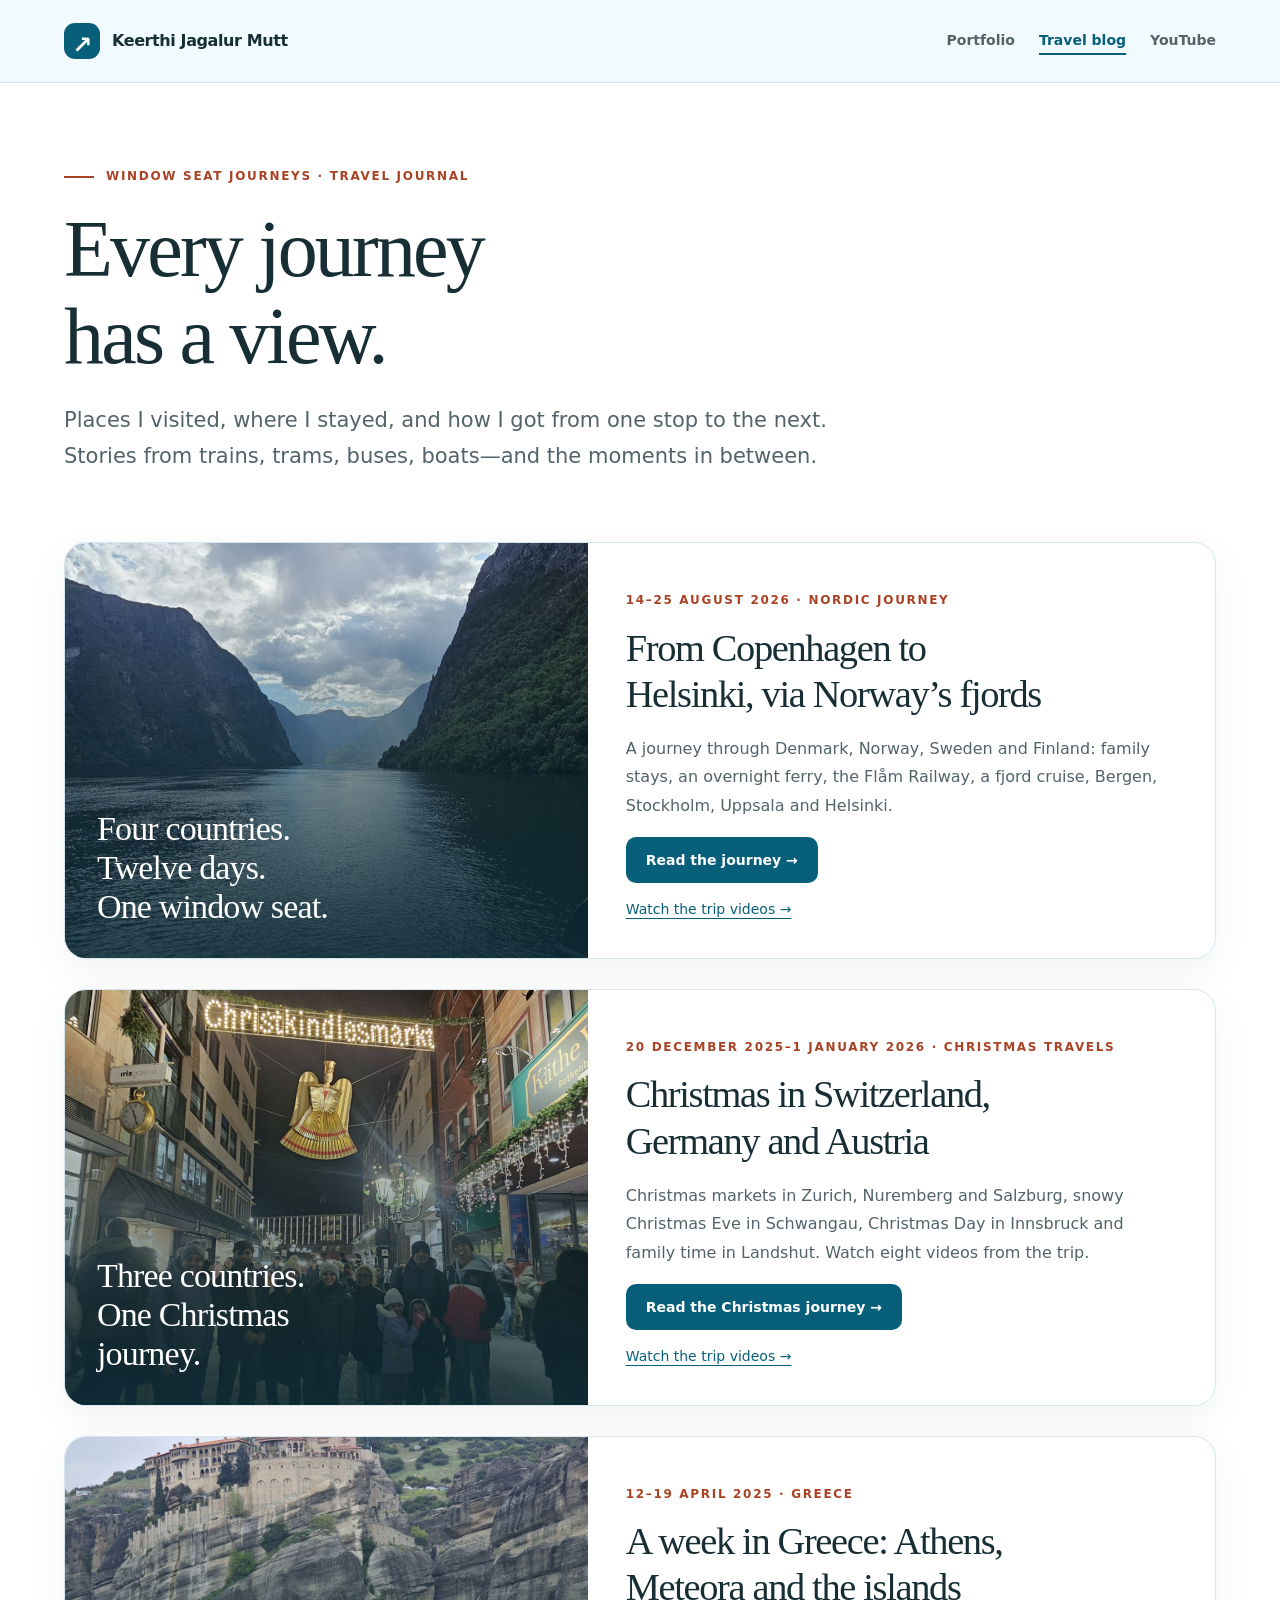
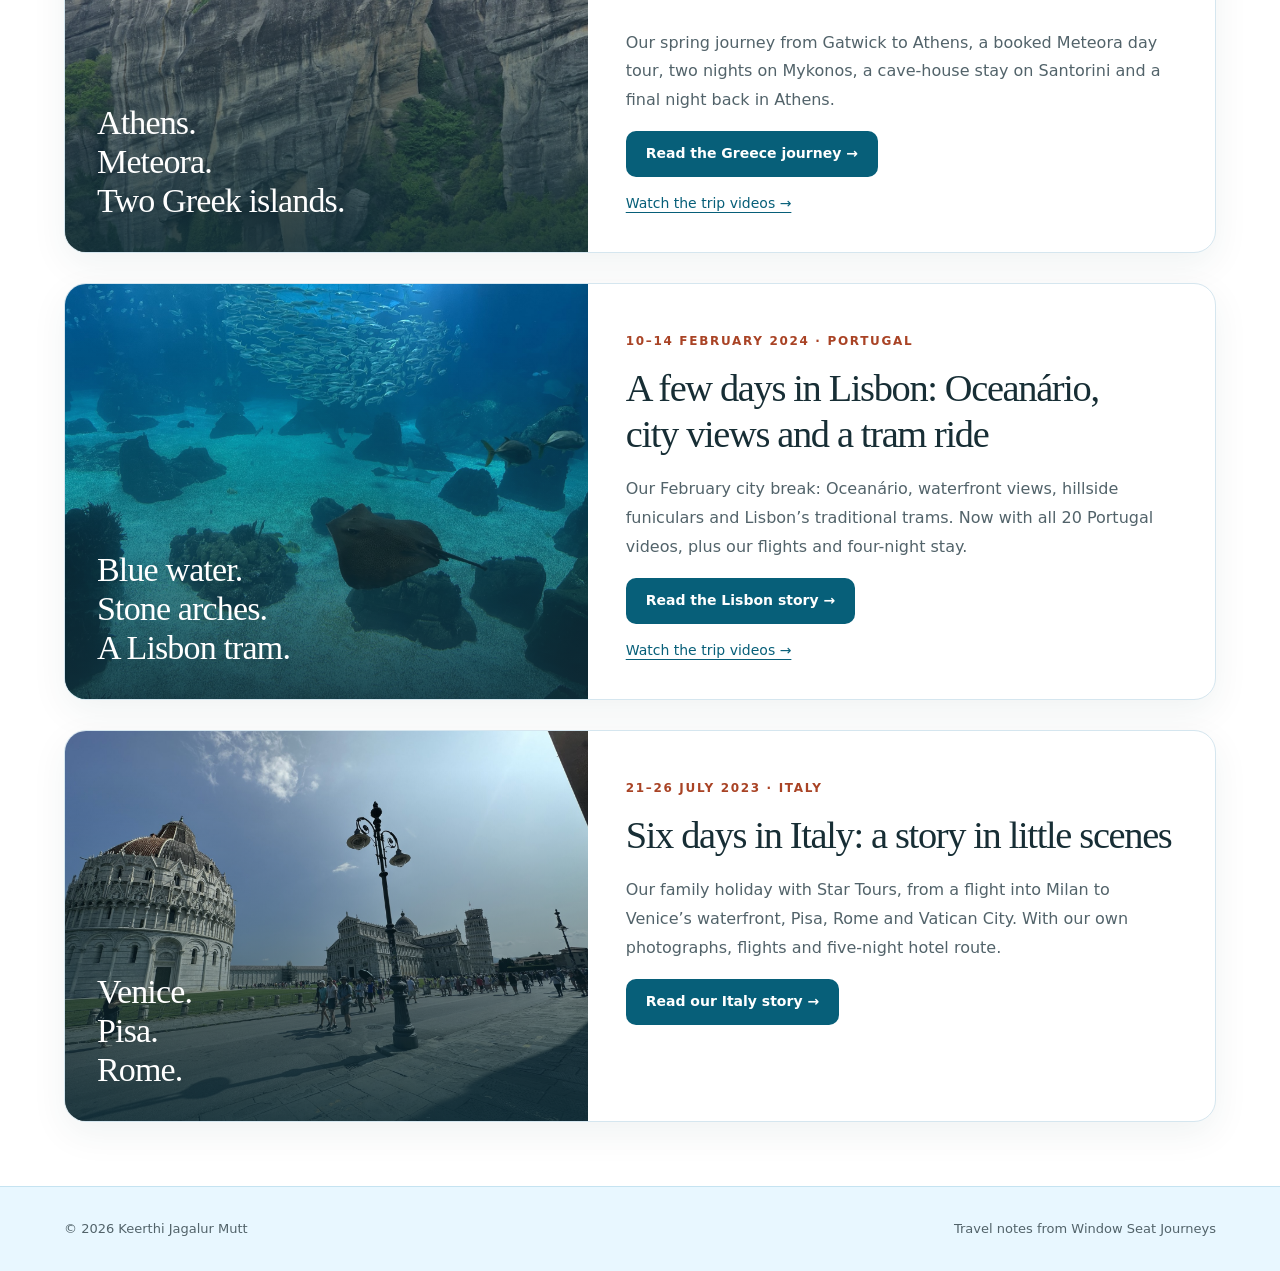
==== commit 81ef0809: "Publish our July 2023 Italy family travel story" ====
--- a/travel/index.html
+++ b/travel/index.html
@@ -2,5 +2,5 @@
 <html lang="en"><head><meta charset="utf-8"><meta name="viewport" content="width=device-width,initial-scale=1"><title>Travel Blog | Keerthi Jagalur Mutt</title><meta name="description" content="Travel stories and route notes by Keerthi Jagalur Mutt. Nordic cities, scenic railways, fjord cruises and everyday views from the window seat."><link rel="canonical" href="https://kjmutt.github.io/travel/"><link rel="stylesheet" href="travel.css?v=20261103-bright"></head><body>
 <a class="skip" href="#main">Skip to content</a><header class="topbar"><a class="brand" href="../">Keerthi Jagalur Mutt</a><nav aria-label="Main"><a href="../">Portfolio</a><a href="./" aria-current="page">Travel blog</a><a href="https://www.youtube.com/channel/UCWUjBHUkA0Wba_wI3iTuoMA">YouTube</a></nav></header>
 <main id="main" class="wrap"><section class="hero"><p class="eyebrow">Window Seat Journeys · Travel journal</p><h1>Every journey<br>has a view.</h1><p class="lead">Places I visited, where I stayed, and how I got from one stop to the next. Stories from trains, trams, buses, boats—and the moments in between.</p></section>
-<article class="post-card"><div class="post-art" aria-hidden="true"><span>Four countries.<br>Twelve days.<br>One window seat.</span></div><div><p class="eyebrow">14–25 August 2026 · Nordic journey</p><h2><a href="nordic-journey-august-2026.html">From Copenhagen to Helsinki, via Norway’s fjords</a></h2><p>A journey through Denmark, Norway, Sweden and Finland: family stays, an overnight ferry, the Flåm Railway, a fjord cruise, Bergen, Stockholm, Uppsala and Helsinki.</p><a class="button" href="nordic-journey-august-2026.html">Read the journey →</a><p><a href="nordic-journey-august-2026.html#videos">Watch the trip videos →</a></p></div></article><article class="post-card"><div class="post-art" aria-hidden="true"><span>Three countries.<br>One Christmas<br>journey.</span></div><div><p class="eyebrow">20 December 2025–1 January 2026 · Christmas travels</p><h2><a href="christmas-switzerland-germany-austria-2025.html">Christmas in Switzerland, Germany and Austria</a></h2><p>Christmas markets in Zurich, Nuremberg and Salzburg, snowy Christmas Eve in Schwangau, Christmas Day in Innsbruck and family time in Landshut. Watch eight videos from the trip.</p><a class="button" href="christmas-switzerland-germany-austria-2025.html">Read the Christmas journey →</a><p><a href="christmas-switzerland-germany-austria-2025.html#videos">Watch the trip videos →</a></p></div></article><article class="post-card"><div class="post-art" aria-hidden="true"><span>Athens.<br>Meteora.<br>Two Greek islands.</span></div><div><p class="eyebrow">12–19 April 2025 · Greece</p><h2><a href="greece-athens-meteora-islands-2025.html">A week in Greece: Athens, Meteora and the islands</a></h2><p>Our spring journey from Gatwick to Athens, a booked Meteora day tour, two nights on Mykonos, a cave-house stay on Santorini and a final night back in Athens.</p><a class="button" href="greece-athens-meteora-islands-2025.html">Read the Greece journey →</a><p><a href="greece-athens-meteora-islands-2025.html#videos">Watch the trip videos →</a></p></div></article><article class="post-card"><div class="post-art" aria-hidden="true" style="background-image:url('lisbon-oceanario-2024.jpg')"><span>Blue water.<br>Stone arches.<br>A Lisbon tram.</span></div><div><p class="eyebrow">10–14 February 2024 · Portugal</p><h2><a href="lisbon-february-2024.html">A few days in Lisbon: Oceanário, city views and a tram ride</a></h2><p>Our February city break: Oceanário, waterfront views, hillside funiculars and Lisbon’s traditional trams. Now with all 20 Portugal videos, plus our flights and four-night stay.</p><a class="button" href="lisbon-february-2024.html">Read the Lisbon story →</a><p><a href="lisbon-february-2024.html#videos">Watch the trip videos →</a></p></div></article></main>
+<article class="post-card"><div class="post-art" aria-hidden="true"><span>Four countries.<br>Twelve days.<br>One window seat.</span></div><div><p class="eyebrow">14–25 August 2026 · Nordic journey</p><h2><a href="nordic-journey-august-2026.html">From Copenhagen to Helsinki, via Norway’s fjords</a></h2><p>A journey through Denmark, Norway, Sweden and Finland: family stays, an overnight ferry, the Flåm Railway, a fjord cruise, Bergen, Stockholm, Uppsala and Helsinki.</p><a class="button" href="nordic-journey-august-2026.html">Read the journey →</a><p><a href="nordic-journey-august-2026.html#videos">Watch the trip videos →</a></p></div></article><article class="post-card"><div class="post-art" aria-hidden="true"><span>Three countries.<br>One Christmas<br>journey.</span></div><div><p class="eyebrow">20 December 2025–1 January 2026 · Christmas travels</p><h2><a href="christmas-switzerland-germany-austria-2025.html">Christmas in Switzerland, Germany and Austria</a></h2><p>Christmas markets in Zurich, Nuremberg and Salzburg, snowy Christmas Eve in Schwangau, Christmas Day in Innsbruck and family time in Landshut. Watch eight videos from the trip.</p><a class="button" href="christmas-switzerland-germany-austria-2025.html">Read the Christmas journey →</a><p><a href="christmas-switzerland-germany-austria-2025.html#videos">Watch the trip videos →</a></p></div></article><article class="post-card"><div class="post-art" aria-hidden="true"><span>Athens.<br>Meteora.<br>Two Greek islands.</span></div><div><p class="eyebrow">12–19 April 2025 · Greece</p><h2><a href="greece-athens-meteora-islands-2025.html">A week in Greece: Athens, Meteora and the islands</a></h2><p>Our spring journey from Gatwick to Athens, a booked Meteora day tour, two nights on Mykonos, a cave-house stay on Santorini and a final night back in Athens.</p><a class="button" href="greece-athens-meteora-islands-2025.html">Read the Greece journey →</a><p><a href="greece-athens-meteora-islands-2025.html#videos">Watch the trip videos →</a></p></div></article><article class="post-card"><div class="post-art" aria-hidden="true" style="background-image:url('lisbon-oceanario-2024.jpg')"><span>Blue water.<br>Stone arches.<br>A Lisbon tram.</span></div><div><p class="eyebrow">10–14 February 2024 · Portugal</p><h2><a href="lisbon-february-2024.html">A few days in Lisbon: Oceanário, city views and a tram ride</a></h2><p>Our February city break: Oceanário, waterfront views, hillside funiculars and Lisbon’s traditional trams. Now with all 20 Portugal videos, plus our flights and four-night stay.</p><a class="button" href="lisbon-february-2024.html">Read the Lisbon story →</a><p><a href="lisbon-february-2024.html#videos">Watch the trip videos →</a></p></div></article><article class="post-card"><div class="post-art" aria-hidden="true" style="background-image:url('italy-pisa-2023.jpg')"><span>Venice.<br>Pisa.<br>Rome.</span></div><div><p class="eyebrow">21–26 July 2023 · Italy</p><h2><a href="italy-by-flight-july-2023.html">Six days in Italy: a story in little scenes</a></h2><p>Our family holiday with Star Tours, from a flight into Milan to Venice’s waterfront, Pisa, Rome and Vatican City. With our own photographs, flights and five-night hotel route.</p><a class="button" href="italy-by-flight-july-2023.html">Read our Italy story →</a></div></article></main>
 <footer class="footer"><div class="wrap"><span>© 2026 Keerthi Jagalur Mutt</span><span>Travel notes from Window Seat Journeys</span></div></footer></body></html>
